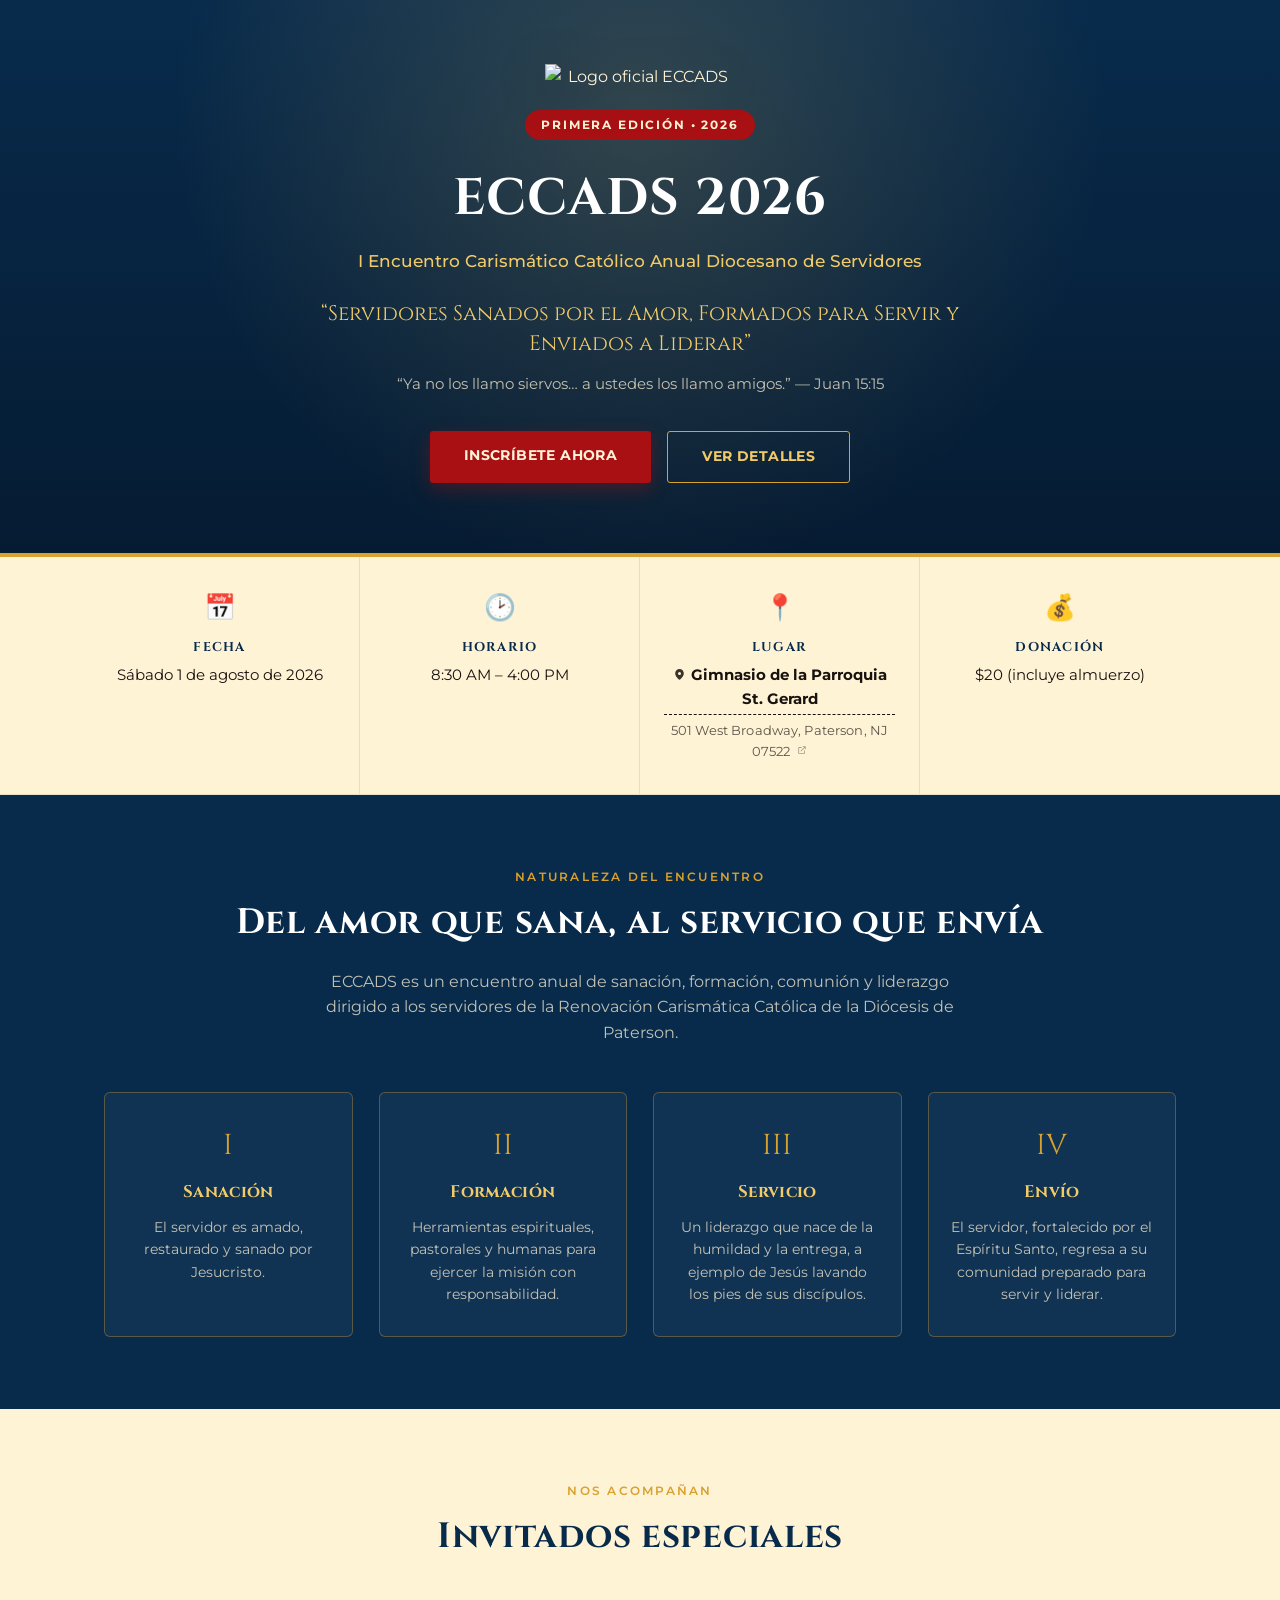
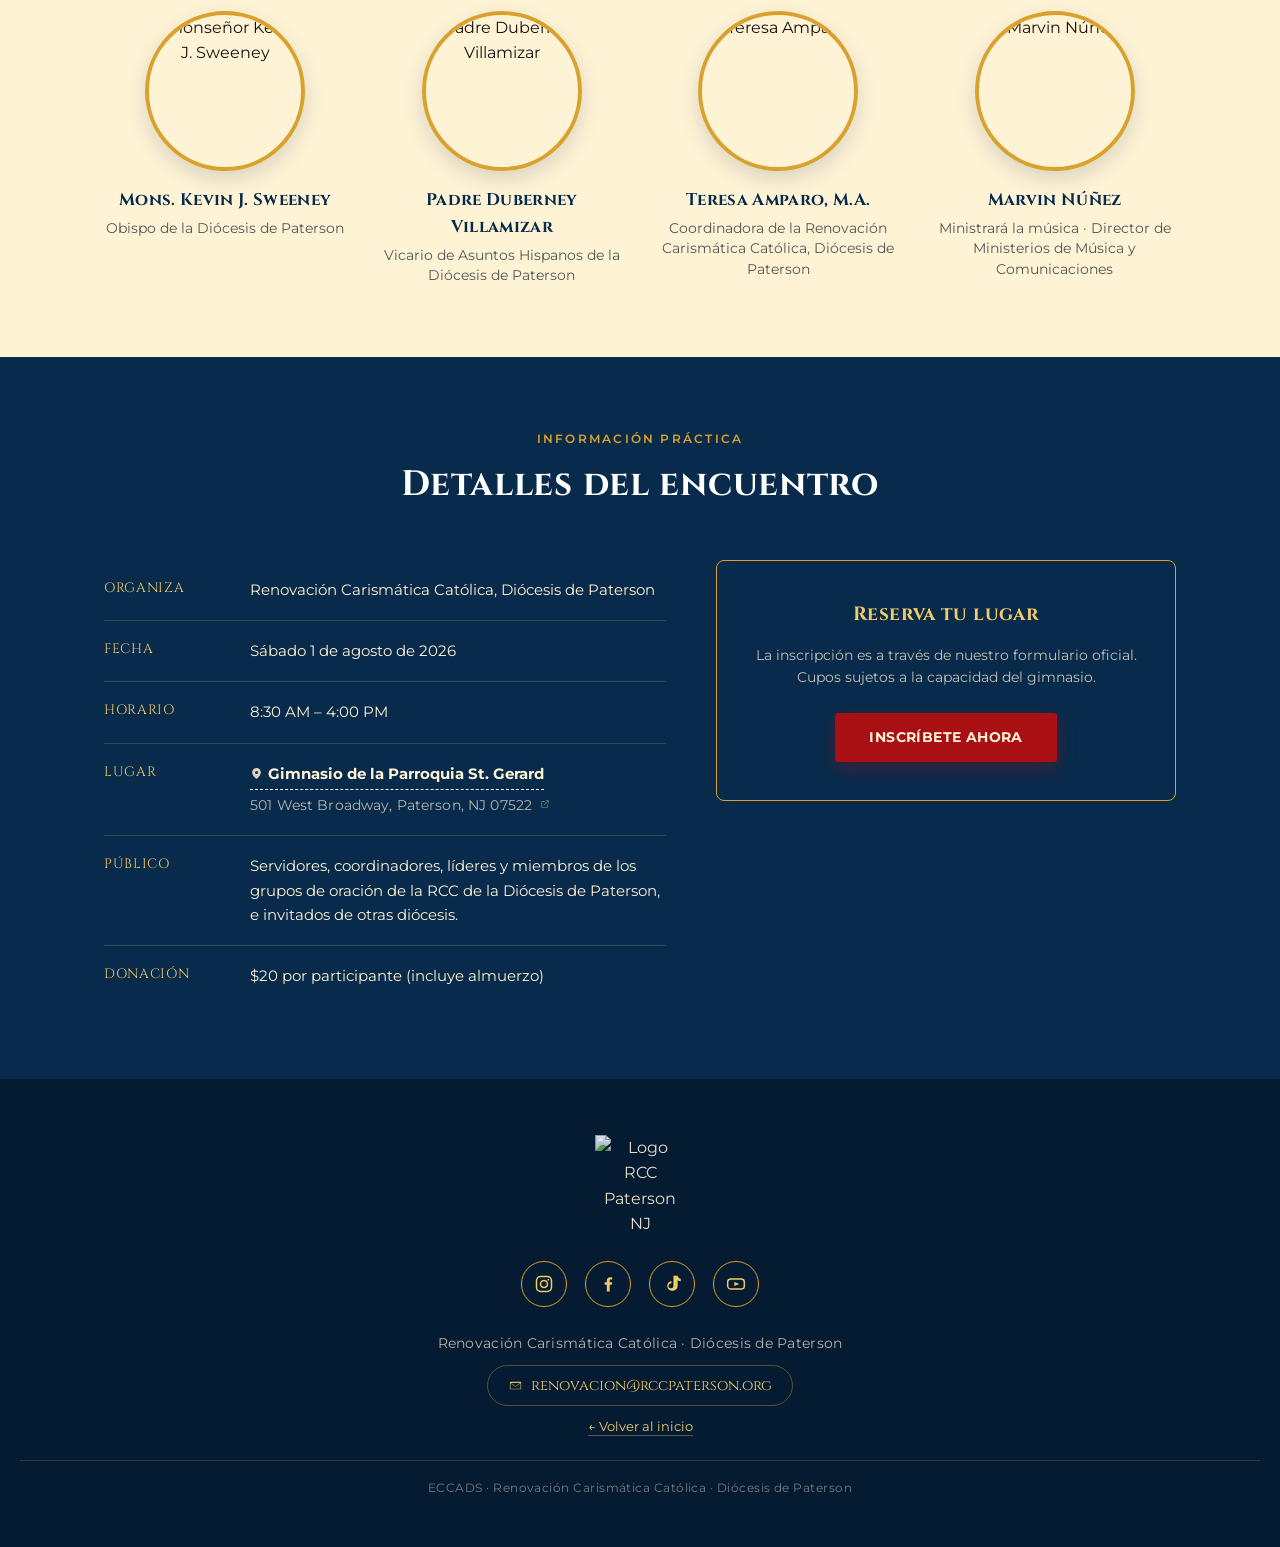
==== eccads/index.html @ e87773b1 "Add files via upload" ====
<!DOCTYPE html>
<html lang="es">
<head>
<meta charset="UTF-8">
<meta name="viewport" content="width=device-width, initial-scale=1.0">
<title>ECCADS 2026 — I Encuentro Carismático Católico Anual Diocesano de Servidores</title>
<meta name="description" content="ECCADS 2026: I Encuentro Carismático Católico Anual Diocesano de Servidores. Sábado 1 de agosto de 2026, Gimnasio de la Parroquia St. Gerard, Paterson NJ.">
<link rel="icon" type="image/x-icon" href="../favicon.ico">
<link rel="icon" type="image/png" sizes="32x32" href="../assets/img/favicon/favicon-32x32.png">
<link rel="icon" type="image/png" sizes="16x16" href="../assets/img/favicon/favicon-16x16.png">
<link rel="apple-touch-icon" href="../apple-touch-icon.png">
<link rel="manifest" href="../site.webmanifest">
<link rel="preconnect" href="https://fonts.googleapis.com">
<link rel="preconnect" href="https://fonts.gstatic.com" crossorigin>
<link href="https://fonts.googleapis.com/css2?family=Cinzel:wght@500;600;700&family=Montserrat:wght@400;500;600;700&display=swap" rel="stylesheet">
<link rel="stylesheet" href="../assets/css/style.css">
</head>
<body class="eccads-page">

  <header class="hero">
    <div class="container">
      <img class="hero-logo" src="../assets/img/eccads-logo.png" alt="Logo oficial ECCADS">
      <span class="hero-edition">Primera Edición • 2026</span>
      <h1>ECCADS 2026</h1>
      <p class="full-name">I Encuentro Carismático Católico Anual Diocesano de Servidores</p>
      <p class="lema">&ldquo;Servidores Sanados por el Amor, Formados para Servir y Enviados a Liderar&rdquo;</p>
      <p class="verse">&ldquo;Ya no los llamo siervos&hellip; a ustedes los llamo amigos.&rdquo; — Juan 15:15</p>
      <div class="hero-cta">
        <a class="btn btn-primary" href="https://docs.google.com/forms/d/e/1FAIpQLSfWGhpYGumYRJthksFz5ZXPfr_h_rZX-LJPcoXhKN2o6TywMg/viewform" target="_blank" rel="noopener">Inscríbete ahora</a>
        <a class="btn btn-outline" href="#detalles">Ver detalles</a>
      </div>
    </div>
  </header>

  <div class="info-strip">
    <div class="container">
      <div class="info-item">
        <div class="icon">&#128197;</div>
        <h3>Fecha</h3>
        <p>Sábado 1 de agosto de 2026</p>
      </div>
      <div class="info-item">
        <div class="icon">&#128337;</div>
        <h3>Horario</h3>
        <p>8:30 AM – 4:00 PM</p>
      </div>
      <div class="info-item">
        <div class="icon">&#128205;</div>
        <h3>Lugar</h3>
        <p>
          <a class="map-link" href="https://maps.app.goo.gl/U6GXB4sNfSgPW2qm9" target="_blank" rel="noopener" aria-label="Abrir ubicación en el mapa">
            <span class="map-venue"><svg class="pin-icon" viewBox="0 0 24 24"><path d="M12 2C7.6 2 4 5.6 4 10c0 5.4 6.9 11.1 7.2 11.4a1.2 1.2 0 0 0 1.6 0C13.1 21.1 20 15.4 20 10c0-4.4-3.6-8-8-8zm0 10.8A2.8 2.8 0 1 1 12 7.2a2.8 2.8 0 0 1 0 5.6z"/></svg>Gimnasio de la Parroquia St. Gerard</span>
            <span class="map-address">501 West Broadway, Paterson, NJ 07522 <svg class="go-icon" viewBox="0 0 24 24"><path d="M14 3h7v7h-2V6.4l-9.3 9.3-1.4-1.4L17.6 5H14V3zM5 5h6v2H5v12h12v-6h2v6a2 2 0 0 1-2 2H5a2 2 0 0 1-2-2V7a2 2 0 0 1 2-2z"/></svg></span>
          </a>
        </p>
      </div>
      <div class="info-item">
        <div class="icon">&#128176;</div>
        <h3>Donación</h3>
        <p>$20 (incluye almuerzo)</p>
      </div>
    </div>
  </div>

  <section class="bg-navy" id="proposito">
    <div class="container">
      <div class="section-title">
        <span class="eyebrow">Naturaleza del encuentro</span>
        <h2>Del amor que sana, al servicio que envía</h2>
        <p>ECCADS es un encuentro anual de sanación, formación, comunión y liderazgo dirigido a los servidores de la Renovación Carismática Católica de la Diócesis de Paterson.</p>
      </div>
      <div class="pillars">
        <div class="pillar">
          <div class="num">I</div>
          <h3>Sanación</h3>
          <p>El servidor es amado, restaurado y sanado por Jesucristo.</p>
        </div>
        <div class="pillar">
          <div class="num">II</div>
          <h3>Formación</h3>
          <p>Herramientas espirituales, pastorales y humanas para ejercer la misión con responsabilidad.</p>
        </div>
        <div class="pillar">
          <div class="num">III</div>
          <h3>Servicio</h3>
          <p>Un liderazgo que nace de la humildad y la entrega, a ejemplo de Jesús lavando los pies de sus discípulos.</p>
        </div>
        <div class="pillar">
          <div class="num">IV</div>
          <h3>Envío</h3>
          <p>El servidor, fortalecido por el Espíritu Santo, regresa a su comunidad preparado para servir y liderar.</p>
        </div>
      </div>
    </div>
  </section>

  <section id="invitados">
    <div class="container">
      <div class="section-title">
        <span class="eyebrow">Nos acompañan</span>
        <h2>Invitados especiales</h2>
      </div>
      <div class="guests-grid">
        <div class="guest-card">
          <div class="guest-photo"><img src="../assets/img/guest-obispo-sweeney-sq.webp" alt="Monseñor Kevin J. Sweeney"></div>
          <h3>Mons. Kevin J. Sweeney</h3>
          <p>Obispo de la Diócesis de Paterson</p>
        </div>
        <div class="guest-card">
          <div class="guest-photo"><img src="../assets/img/guest-padre-villamizar-sq.webp" alt="Padre Duberney Villamizar"></div>
          <h3>Padre Duberney Villamizar</h3>
          <p>Vicario de Asuntos Hispanos de la Diócesis de Paterson</p>
        </div>
        <div class="guest-card">
          <div class="guest-photo"><img src="../assets/img/guest-teresa-amparo-sq.webp" alt="Teresa Amparo"></div>
          <h3>Teresa Amparo, M.A.</h3>
          <p>Coordinadora de la Renovación Carismática Católica, Diócesis de Paterson</p>
        </div>
        <div class="guest-card">
          <div class="guest-photo"><img src="../assets/img/guest-marvin-nunez-sq.webp" alt="Marvin Núñez"></div>
          <h3>Marvin Núñez</h3>
          <p>Ministrará la música · Director de Ministerios de Música y Comunicaciones</p>
        </div>
      </div>
    </div>
  </section>

  <section class="bg-navy" id="detalles">
    <div class="container">
      <div class="section-title">
        <span class="eyebrow">Información práctica</span>
        <h2>Detalles del encuentro</h2>
      </div>
      <div class="details-grid">
        <ul class="details-list">
          <li><span class="label">Organiza</span><span class="value">Renovación Carismática Católica, Diócesis de Paterson</span></li>
          <li><span class="label">Fecha</span><span class="value">Sábado 1 de agosto de 2026</span></li>
          <li><span class="label">Horario</span><span class="value">8:30 AM – 4:00 PM</span></li>
          <li><span class="label">Lugar</span><span class="value">
            <a class="map-link" href="https://maps.app.goo.gl/U6GXB4sNfSgPW2qm9" target="_blank" rel="noopener" aria-label="Abrir ubicación en el mapa">
              <span class="map-venue"><svg class="pin-icon" viewBox="0 0 24 24"><path d="M12 2C7.6 2 4 5.6 4 10c0 5.4 6.9 11.1 7.2 11.4a1.2 1.2 0 0 0 1.6 0C13.1 21.1 20 15.4 20 10c0-4.4-3.6-8-8-8zm0 10.8A2.8 2.8 0 1 1 12 7.2a2.8 2.8 0 0 1 0 5.6z"/></svg>Gimnasio de la Parroquia St. Gerard</span>
              <span class="map-address">501 West Broadway, Paterson, NJ 07522 <svg class="go-icon" viewBox="0 0 24 24"><path d="M14 3h7v7h-2V6.4l-9.3 9.3-1.4-1.4L17.6 5H14V3zM5 5h6v2H5v12h12v-6h2v6a2 2 0 0 1-2 2H5a2 2 0 0 1-2-2V7a2 2 0 0 1 2-2z"/></svg></span>
            </a>
          </span></li>
          <li><span class="label">Público</span><span class="value">Servidores, coordinadores, líderes y miembros de los grupos de oración de la RCC de la Diócesis de Paterson, e invitados de otras diócesis.</span></li>
          <li><span class="label">Donación</span><span class="value">$20 por participante (incluye almuerzo)</span></li>
        </ul>
        <div class="reg-box">
          <h3>Reserva tu lugar</h3>
          <p>La inscripción es a través de nuestro formulario oficial. Cupos sujetos a la capacidad del gimnasio.</p>
          <a class="btn btn-primary" href="https://docs.google.com/forms/d/e/1FAIpQLSfWGhpYGumYRJthksFz5ZXPfr_h_rZX-LJPcoXhKN2o6TywMg/viewform" target="_blank" rel="noopener">Inscríbete ahora</a>
        </div>
      </div>
    </div>
  </section>

  <footer class="site-footer">
    <img class="footer-logo" src="../assets/img/rcc-logo.png" alt="Logo RCC Paterson NJ">
    <div class="social-row" aria-label="Redes sociales">
      <a href="https://instagram.com/rccpatersonnj" target="_blank" rel="noopener" aria-label="Instagram">
        <svg viewBox="0 0 24 24"><rect x="3" y="3" width="18" height="18" rx="5" fill="none" stroke="currentColor" stroke-width="1.8"/><circle cx="12" cy="12" r="4.2" fill="none" stroke="currentColor" stroke-width="1.8"/><circle cx="17.2" cy="6.8" r="1.1" fill="currentColor"/></svg>
      </a>
      <a href="https://facebook.com/rccpatersonnj" target="_blank" rel="noopener" aria-label="Facebook">
        <svg viewBox="0 0 24 24"><path d="M14 21v-8h2.6l.4-3H14V8c0-.9.3-1.5 1.6-1.5H17V4c-.3 0-1.3-.1-2.4-.1-2.4 0-4 1.5-4 4.1V10H8v3h2.6v8h3.4z" fill="currentColor"/></svg>
      </a>
      <a href="https://tiktok.com/@rccpatersonnj" target="_blank" rel="noopener" aria-label="TikTok">
        <svg viewBox="0 0 24 24"><path d="M16 2h2.8c.3 2 1.8 3.5 3.7 3.8v2.9c-1.4 0-2.7-.4-3.7-1.1v6.6c0 3.4-2.7 6-6.1 6a6 6 0 0 1-1.4-11.9v3.1a2.9 2.9 0 1 0 2.4 2.9V2z" fill="currentColor"/></svg>
      </a>
      <a href="https://youtube.com/@rccpatersonnj" target="_blank" rel="noopener" aria-label="YouTube">
        <svg viewBox="0 0 24 24"><rect x="2" y="6" width="20" height="12" rx="4" fill="none" stroke="currentColor" stroke-width="1.8"/><path d="M10 9.5l6 2.5-6 2.5z" fill="currentColor"/></svg>
      </a>
    </div>
    <p class="footer-org">Renovación Carismática Católica &middot; Diócesis de Paterson</p>
    <p class="footer-email">
      <a href="mailto:renovacion@rccpaterson.org">
        <svg class="mail-icon" viewBox="0 0 24 24"><path d="M4 6h16a1 1 0 0 1 1 1v10a1 1 0 0 1-1 1H4a1 1 0 0 1-1-1V7a1 1 0 0 1 1-1zm0 2.4V17h16V8.4l-7.4 5.1a1 1 0 0 1-1.2 0L4 8.4zm.6-.4 7.4 5 7.4-5H4.6z" fill="currentColor"/></svg>
        renovacion@rccpaterson.org
      </a>
    </p>
    <p><a class="back-home" href="../index.html">&larr; Volver al inicio</a></p>
    <p class="fine-print">ECCADS &middot; Renovación Carismática Católica &middot; Diócesis de Paterson</p>
  </footer>

</body>
</html>
---- assets/css/style.css ----
/* =========================================================
   RCC Paterson NJ — Hoja de estilos compartida
   Paleta e identidad según Manual de Marca ECCADS / RCC Paterson NJ
   ========================================================= */

:root{
  --navy: #082B4C;
  --navy-deep: #051B32;
  --red: #A81014;
  --wine: #640B12;
  --gold: #D9A12E;
  --gold-light: #F2CB69;
  --ivory: #FFF3D6;
  --orange: #F26B16;
  --white: #FFFFFF;
  --black-warm: #18120F;

  --font-title: 'Cinzel', 'Cambria', serif;
  --font-body: 'Montserrat', 'Source Sans 3', 'Lato', sans-serif;

  --max-width: 1120px;
}

*{ box-sizing: border-box; }

html{ scroll-behavior: smooth; }

body{
  margin:0;
  font-family: var(--font-body);
  color: var(--black-warm);
  background: var(--ivory);
  line-height: 1.6;
}

img{ max-width:100%; display:block; }

a{ color: inherit; text-decoration: none; }

.container{
  max-width: var(--max-width);
  margin: 0 auto;
  padding: 0 24px;
}

h1,h2,h3{
  font-family: var(--font-title);
  margin: 0 0 .5em 0;
  letter-spacing: .02em;
}

.eyebrow{
  font-family: var(--font-body);
  text-transform: uppercase;
  letter-spacing: .18em;
  font-size: .78rem;
  font-weight: 600;
  color: var(--gold);
}

/* Buttons */
.btn{
  display:inline-block;
  font-family: var(--font-body);
  font-weight: 700;
  letter-spacing: .03em;
  padding: 14px 34px;
  border-radius: 3px;
  transition: transform .15s ease, box-shadow .15s ease, background .15s ease;
  text-transform: uppercase;
  font-size: .85rem;
}
.btn-primary{
  background: var(--red);
  color: var(--ivory);
  box-shadow: 0 6px 18px rgba(168,16,20,.35);
}
.btn-primary:hover{ background: var(--wine); transform: translateY(-2px); }
.btn-outline{
  background: transparent;
  color: var(--gold-light);
  border: 1.5px solid var(--gold);
}
.btn-outline:hover{ background: rgba(217,161,46,.12); }

/* ============ INDEX (rccpaterson.com) ============ */
.index-page{
  min-height: 100vh;
  display:flex;
  align-items:center;
  justify-content:center;
  background:
    radial-gradient(circle at 50% 0%, rgba(217,161,46,.15), transparent 55%),
    linear-gradient(180deg, var(--navy) 0%, var(--navy-deep) 100%);
  color: var(--ivory);
  padding: 48px 20px;
}
.index-card{
  text-align:center;
  max-width: 480px;
}
.index-logo{
  width: 220px;
  margin: 0 auto 28px;
}
.index-card h1{
  font-size: 1.5rem;
  color: var(--gold-light);
  margin-bottom: .3em;
}
.index-card .tagline{
  font-size: .95rem;
  color: rgba(255,243,214,.75);
  margin-bottom: 34px;
  letter-spacing: .03em;
}
.social-row{
  display:flex;
  justify-content:center;
  gap: 18px;
  margin-bottom: 30px;
  flex-wrap: wrap;
}
.social-row a{
  width: 46px; height:46px;
  border-radius: 50%;
  border: 1.5px solid var(--gold);
  display:flex; align-items:center; justify-content:center;
  color: var(--gold-light);
  transition: background .15s ease, color .15s ease, transform .15s ease;
}
.social-row a:hover{
  background: var(--gold);
  color: var(--navy-deep);
  transform: translateY(-3px);
}
.social-row svg{ width:20px; height:20px; fill: currentColor; }

.contact-line{
  font-size: .88rem;
  color: rgba(255,243,214,.75);
  margin-bottom: 6px;
}
.contact-line a{ color: var(--gold-light); border-bottom: 1px solid rgba(242,203,105,.4); }

.index-eccads-link{
  margin-top: 36px;
  padding-top: 26px;
  border-top: 1px solid rgba(217,161,46,.3);
}
.index-eccads-link a{
  font-family: var(--font-title);
  font-size: 1rem;
  color: var(--gold-light);
  border: 1px solid var(--gold);
  padding: 10px 26px;
  border-radius: 3px;
  display:inline-block;
  transition: background .15s ease;
}
.index-eccads-link a:hover{ background: rgba(217,161,46,.15); }

/* ============ ECCADS PAGE ============ */
.eccads-page header.hero{
  position: relative;
  background:
    radial-gradient(circle at 50% 20%, rgba(242,203,105,.18), transparent 60%),
    linear-gradient(180deg, var(--navy) 0%, var(--navy-deep) 100%);
  color: var(--ivory);
  padding: 64px 20px 70px;
  text-align:center;
  border-bottom: 4px solid var(--gold);
}
.hero-logo{
  width: 190px;
  margin: 0 auto 20px;
  filter: drop-shadow(0 8px 24px rgba(0,0,0,.35));
}
.hero-edition{
  display:inline-block;
  background: var(--red);
  color: var(--ivory);
  font-family: var(--font-body);
  font-size: .72rem;
  letter-spacing: .16em;
  text-transform: uppercase;
  font-weight: 700;
  padding: 6px 16px;
  border-radius: 999px;
  margin-bottom: 18px;
}
.hero h1{
  font-size: clamp(2.1rem, 5vw, 3.2rem);
  color: var(--white);
  margin-bottom: .15em;
}
.hero .full-name{
  font-size: 1.05rem;
  color: var(--gold-light);
  font-weight: 500;
  max-width: 640px;
  margin: 0 auto 26px;
}
.hero .lema{
  font-family: var(--font-title);
  font-style: normal;
  font-size: 1.3rem;
  color: var(--gold-light);
  max-width: 700px;
  margin: 0 auto 10px;
  line-height:1.4;
}
.hero .verse{
  font-size: .92rem;
  color: rgba(255,243,214,.75);
  margin-bottom: 34px;
}
.hero-cta{ display:flex; gap:16px; justify-content:center; flex-wrap:wrap; }

/* Info strip */
.info-strip{
  background: var(--ivory);
  border-bottom: 1px solid rgba(8,43,76,.1);
}
.info-strip .container{
  display:grid;
  grid-template-columns: repeat(auto-fit, minmax(210px,1fr));
  gap: 0;
  padding: 0;
}
.info-item{
  padding: 30px 24px;
  text-align:center;
  border-right: 1px solid rgba(8,43,76,.1);
}
.info-item:last-child{ border-right:none; }
.info-item .icon{
  font-size: 1.6rem;
  color: var(--red);
  margin-bottom: 10px;
}
.info-item h3{
  font-size: .8rem;
  text-transform: uppercase;
  letter-spacing: .1em;
  color: var(--navy);
  margin-bottom: 6px;
}
.info-item p{ margin:0; font-size:.92rem; color: var(--black-warm); }

/* Sections */
section{ padding: 72px 20px; }
.section-title{
  text-align:center;
  margin-bottom: 46px;
}
.section-title .eyebrow{ display:block; margin-bottom:8px; }
.section-title h2{ font-size: clamp(1.6rem, 3.5vw, 2.2rem); color: var(--navy); }
.section-title p{ max-width: 640px; margin: 14px auto 0; color:#4a4a4a; }

.bg-navy{ background: var(--navy); color: var(--ivory); }
.bg-navy .section-title h2{ color: var(--white); }
.bg-navy .section-title p{ color: rgba(255,243,214,.75); }

/* Pillars (Sanación / Formación / Servicio / Envío) */
.pillars{
  display:grid;
  grid-template-columns: repeat(auto-fit, minmax(220px,1fr));
  gap: 26px;
  max-width: var(--max-width);
  margin: 0 auto;
}
.pillar{
  background: rgba(255,255,255,.04);
  border: 1px solid rgba(217,161,46,.35);
  border-radius: 6px;
  padding: 30px 22px;
  text-align:center;
}
.pillar .num{
  font-family: var(--font-title);
  color: var(--gold);
  font-size: 1.8rem;
  margin-bottom: 10px;
}
.pillar h3{
  font-size: 1.05rem;
  color: var(--gold-light);
  margin-bottom: 10px;
}
.pillar p{ font-size: .88rem; color: rgba(255,243,214,.75); margin:0; }

/* Guests */
.guests-grid{
  display:grid;
  grid-template-columns: repeat(auto-fit, minmax(220px,1fr));
  gap: 34px;
  max-width: var(--max-width);
  margin: 0 auto;
}
.guest-card{ text-align:center; }
.guest-photo{
  width: 160px; height:160px;
  border-radius: 50%;
  overflow:hidden;
  margin: 0 auto 16px;
  border: 4px solid var(--gold);
  box-shadow: 0 8px 20px rgba(8,43,76,.15);
}
.guest-photo img{ width:100%; height:100%; object-fit: cover; }
.guest-card h3{
  font-size: 1.05rem;
  color: var(--navy);
  margin-bottom: 4px;
}
.guest-card p{
  font-size: .85rem;
  color: #555;
  margin:0;
  line-height:1.5;
}

/* Details / logistics */
.details-grid{
  display:grid;
  grid-template-columns: 1.1fr .9fr;
  gap: 50px;
  max-width: var(--max-width);
  margin: 0 auto;
  align-items:start;
}
.details-list{ list-style:none; margin:0; padding:0; }
.details-list li{
  display:flex;
  gap:16px;
  padding: 18px 0;
  border-bottom: 1px solid rgba(242,203,105,.2);
}
.details-list li:last-child{ border-bottom:none; }
.details-list .label{
  min-width: 130px;
  font-family: var(--font-title);
  color: var(--gold-light);
  font-size: .85rem;
  text-transform: uppercase;
  letter-spacing:.05em;
}
.details-list .value{ font-size: .95rem; color: var(--ivory); }

/* Map link — direcciones clicables que abren Google/Apple Maps */
.map-link{
  color: inherit;
  display: inline-block;
  text-align: inherit;
  transition: opacity .15s ease;
}
.map-link:hover{ opacity: .7; }
.map-link .pin-icon{
  width: 13px;
  height: 13px;
  vertical-align: -1px;
  margin-right: 5px;
  fill: currentColor;
  opacity: .85;
}
.map-link .go-icon{
  width: 10px;
  height: 10px;
  vertical-align: 1px;
  margin-left: 4px;
  fill: currentColor;
  opacity: .55;
}
.map-venue{
  display: block;
  font-weight: 700;
  border-bottom: 1px dashed currentColor;
  padding-bottom: 3px;
  margin-bottom: 5px;
  width: fit-content;
}
.info-item .map-venue{ margin-left: auto; margin-right: auto; }
.map-address{
  display: block;
  font-weight: 400;
  font-size: .9em;
  opacity: .7;
  letter-spacing: .01em;
}

.reg-box{
  background: var(--navy);
  color: var(--ivory);
  border-radius: 8px;
  padding: 38px 30px;
  text-align:center;
  border: 1px solid var(--gold);
}
.reg-box h3{ color: var(--gold-light); font-size:1.2rem; }
.reg-box p{ font-size:.88rem; color: rgba(255,243,214,.75); margin-bottom:24px; }

/* Footer */
footer.site-footer{
  background: var(--navy-deep);
  color: var(--ivory);
  text-align: center;
  padding: 56px 20px 40px;
}
.footer-logo{
  width: 90px;
  margin: 0 auto 24px;
  opacity: .9;
}
footer.site-footer .social-row{ margin-bottom: 26px; }
footer.site-footer p{
  font-size: .85rem;
  color: rgba(255,243,214,.7);
  margin: 0 0 10px;
}
footer.site-footer a{ color: var(--gold-light); }
footer.site-footer a:hover{ opacity: .8; }
.footer-org{
  font-size: .82rem;
  letter-spacing: .02em;
  color: rgba(255,243,214,.55);
  margin-bottom: 14px;
}
.footer-email{ margin-bottom: 22px; }
.footer-email a{
  display: inline-flex;
  align-items: center;
  gap: 8px;
  font-family: var(--font-title);
  font-size: .92rem;
  color: var(--gold-light);
  border: 1px solid rgba(217,161,46,.4);
  padding: 8px 20px;
  border-radius: 999px;
  transition: background .15s ease, border-color .15s ease;
}
.footer-email a:hover{ background: rgba(217,161,46,.12); border-color: var(--gold); opacity: 1; }
.footer-email .mail-icon{ width: 15px; height: 15px; fill: currentColor; opacity: .9; }
.back-home{
  font-size: .82rem;
  border-bottom: 1px solid rgba(242,203,105,.35);
  padding-bottom: 1px;
}
footer.site-footer .fine-print{
  margin-top: 22px;
  padding-top: 18px;
  border-top: 1px solid rgba(217,161,46,.2);
  font-size: .72rem;
  letter-spacing: .04em;
  color: rgba(255,243,214,.45);
}

/* Responsive */
@media (max-width: 820px){
  .hero-cta{ flex-direction: column; align-items:center; }
  .details-grid{ grid-template-columns: 1fr; }
  .info-strip .container{ grid-template-columns: repeat(2, 1fr); }
  .info-item{ border-right:none; border-bottom: 1px solid rgba(8,43,76,.1); }
}
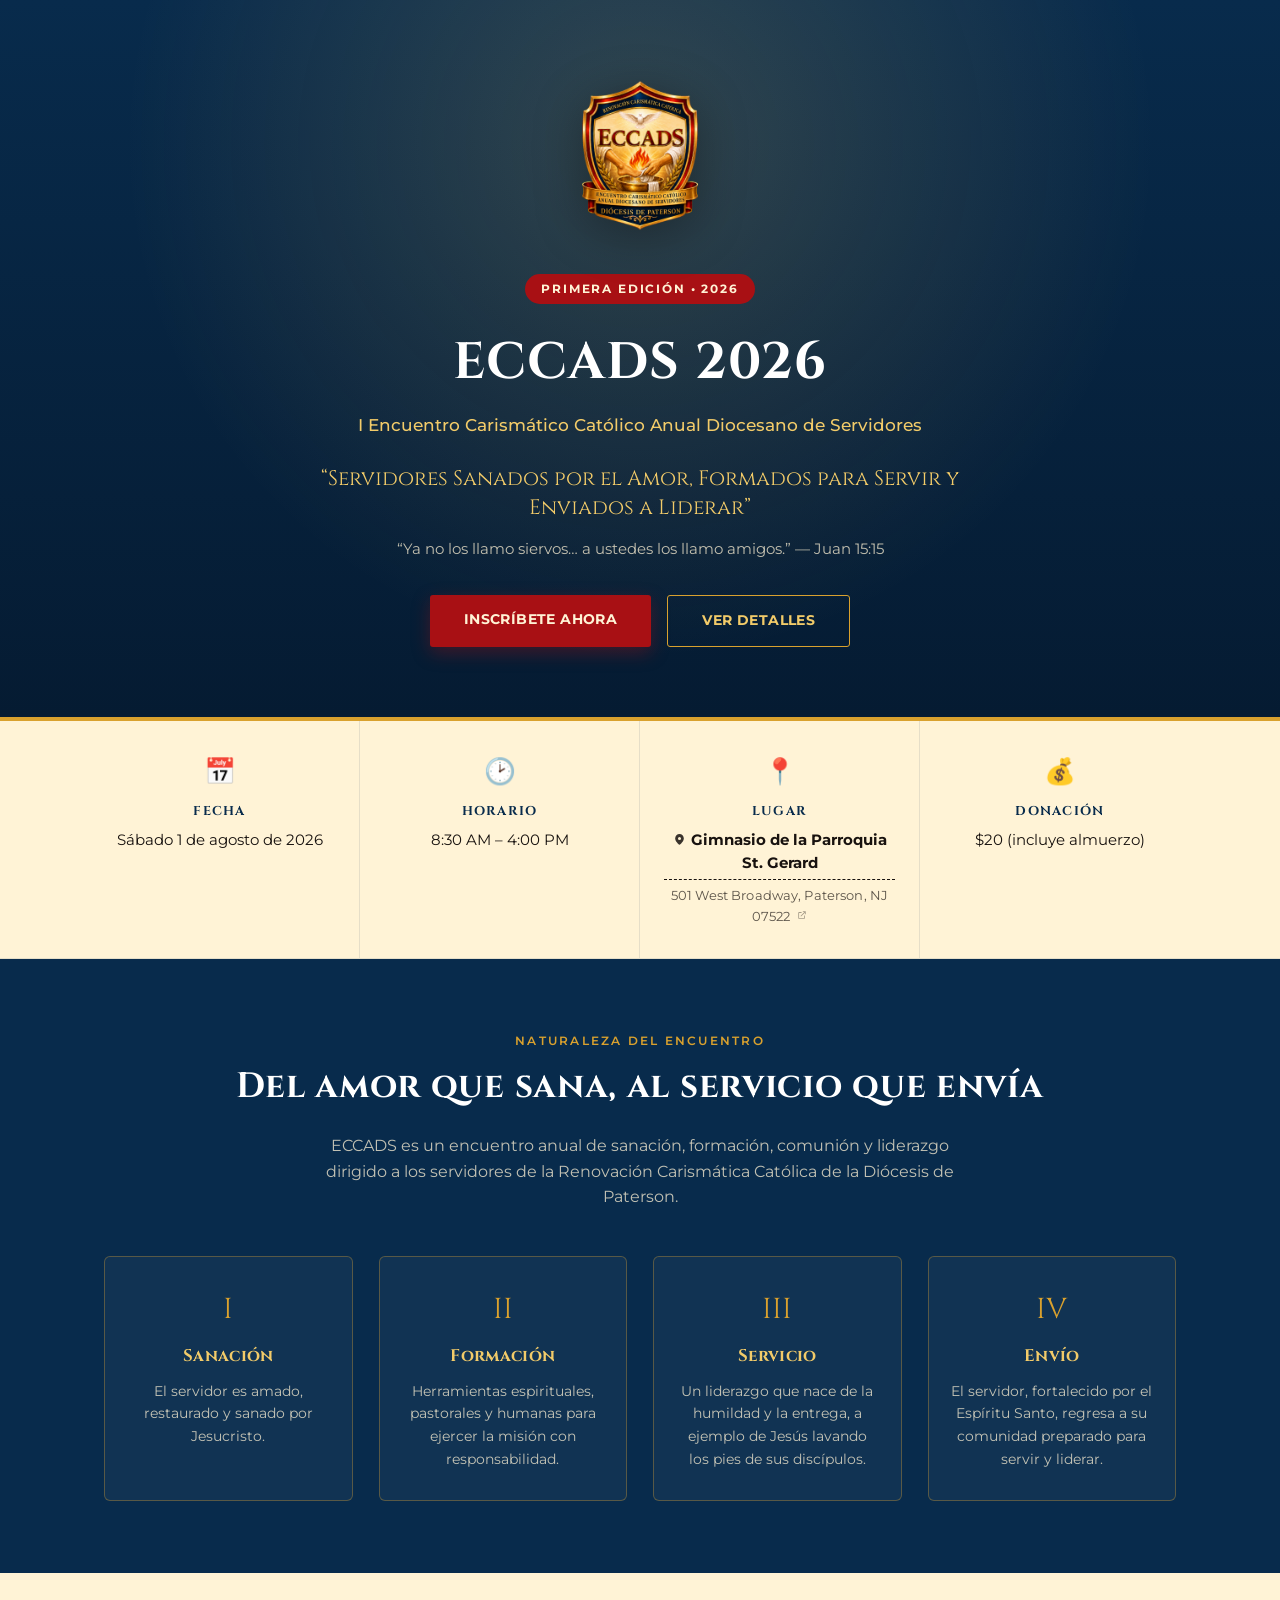
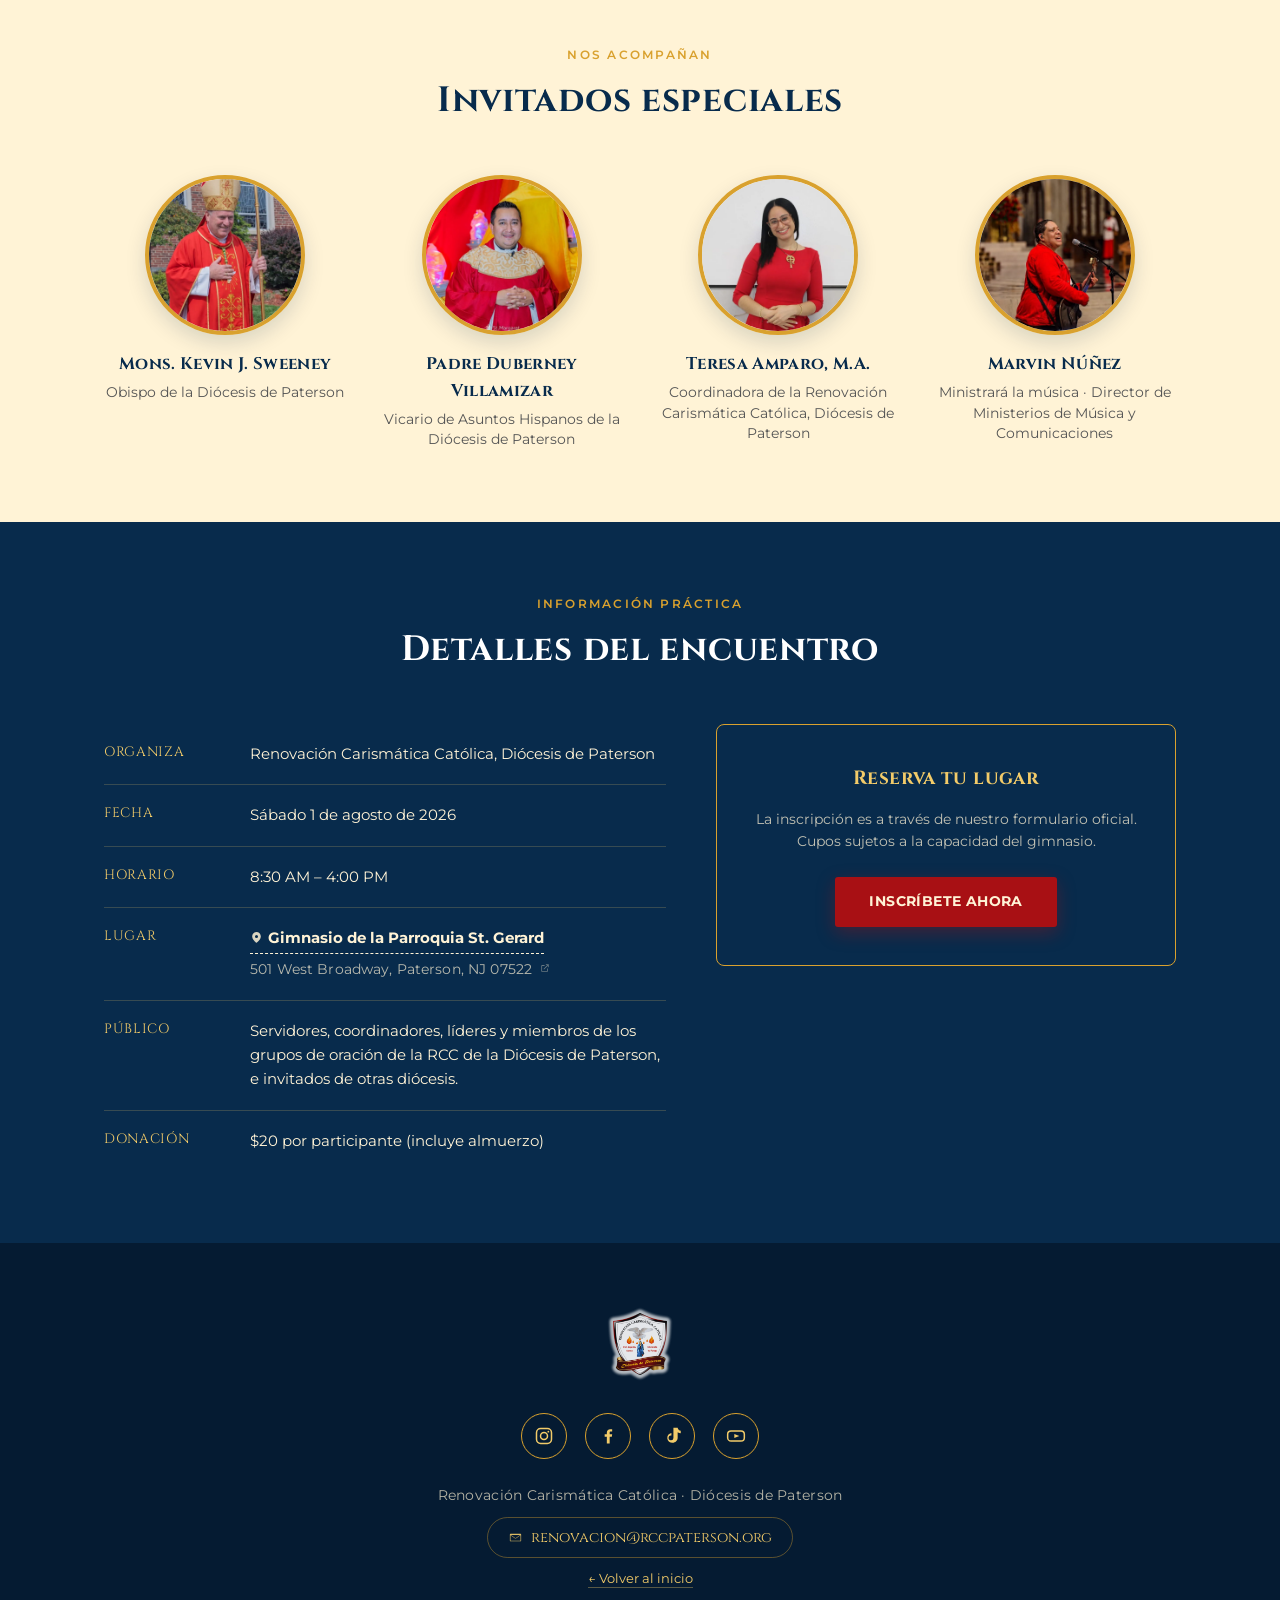
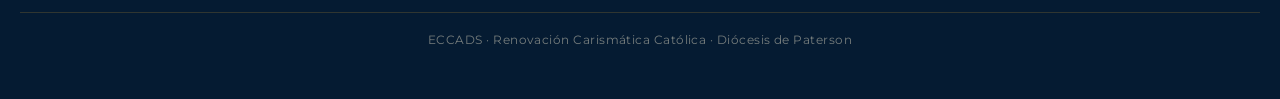
==== commit 8a381d66: "Add Open Graph / Twitter Card image and meta tags to ECCADS page" ====
--- a/eccads/index.html
+++ b/eccads/index.html
@@ -5,6 +5,21 @@
 <meta name="viewport" content="width=device-width, initial-scale=1.0">
 <title>ECCADS 2026 — I Encuentro Carismático Católico Anual Diocesano de Servidores</title>
 <meta name="description" content="ECCADS 2026: I Encuentro Carismático Católico Anual Diocesano de Servidores. Sábado 1 de agosto de 2026, Gimnasio de la Parroquia St. Gerard, Paterson NJ.">
+
+<meta property="og:type" content="website">
+<meta property="og:url" content="https://rccpatersonnj.com/eccads/index.html">
+<meta property="og:title" content="ECCADS 2026 — I Encuentro Carismático Católico Anual Diocesano de Servidores">
+<meta property="og:description" content="Sábado 1 de agosto de 2026 · Gimnasio de la Parroquia St. Gerard, Paterson NJ. Inscríbete como servidor.">
+<meta property="og:image" content="https://rccpatersonnj.com/eccads/og-image.jpg">
+<meta property="og:image:width" content="1200">
+<meta property="og:image:height" content="630">
+<meta property="og:locale" content="es_US">
+
+<meta name="twitter:card" content="summary_large_image">
+<meta name="twitter:title" content="ECCADS 2026 — I Encuentro Carismático Católico Anual Diocesano de Servidores">
+<meta name="twitter:description" content="Sábado 1 de agosto de 2026 · Gimnasio de la Parroquia St. Gerard, Paterson NJ. Inscríbete como servidor.">
+<meta name="twitter:image" content="https://rccpatersonnj.com/eccads/og-image.jpg">
+
 <link rel="icon" type="image/x-icon" href="../favicon.ico">
 <link rel="icon" type="image/png" sizes="32x32" href="../assets/img/favicon/favicon-32x32.png">
 <link rel="icon" type="image/png" sizes="16x16" href="../assets/img/favicon/favicon-16x16.png">
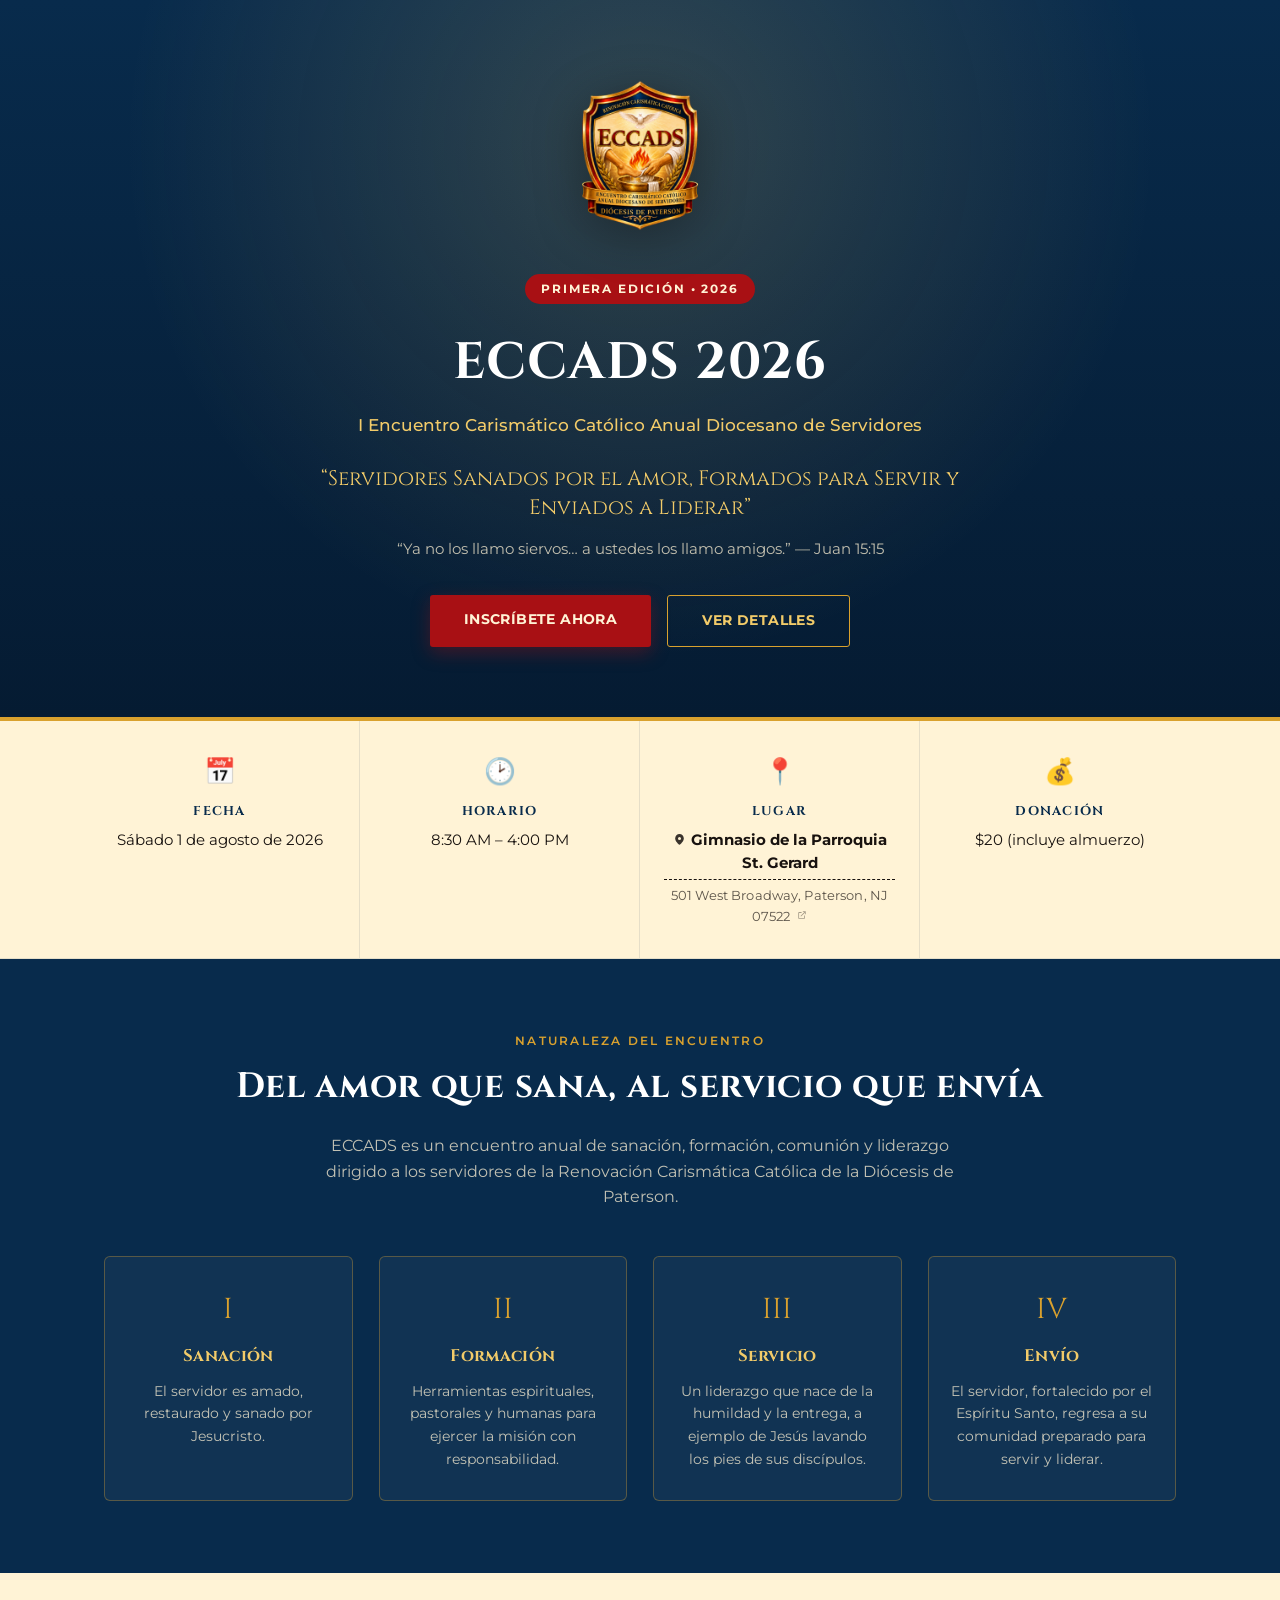
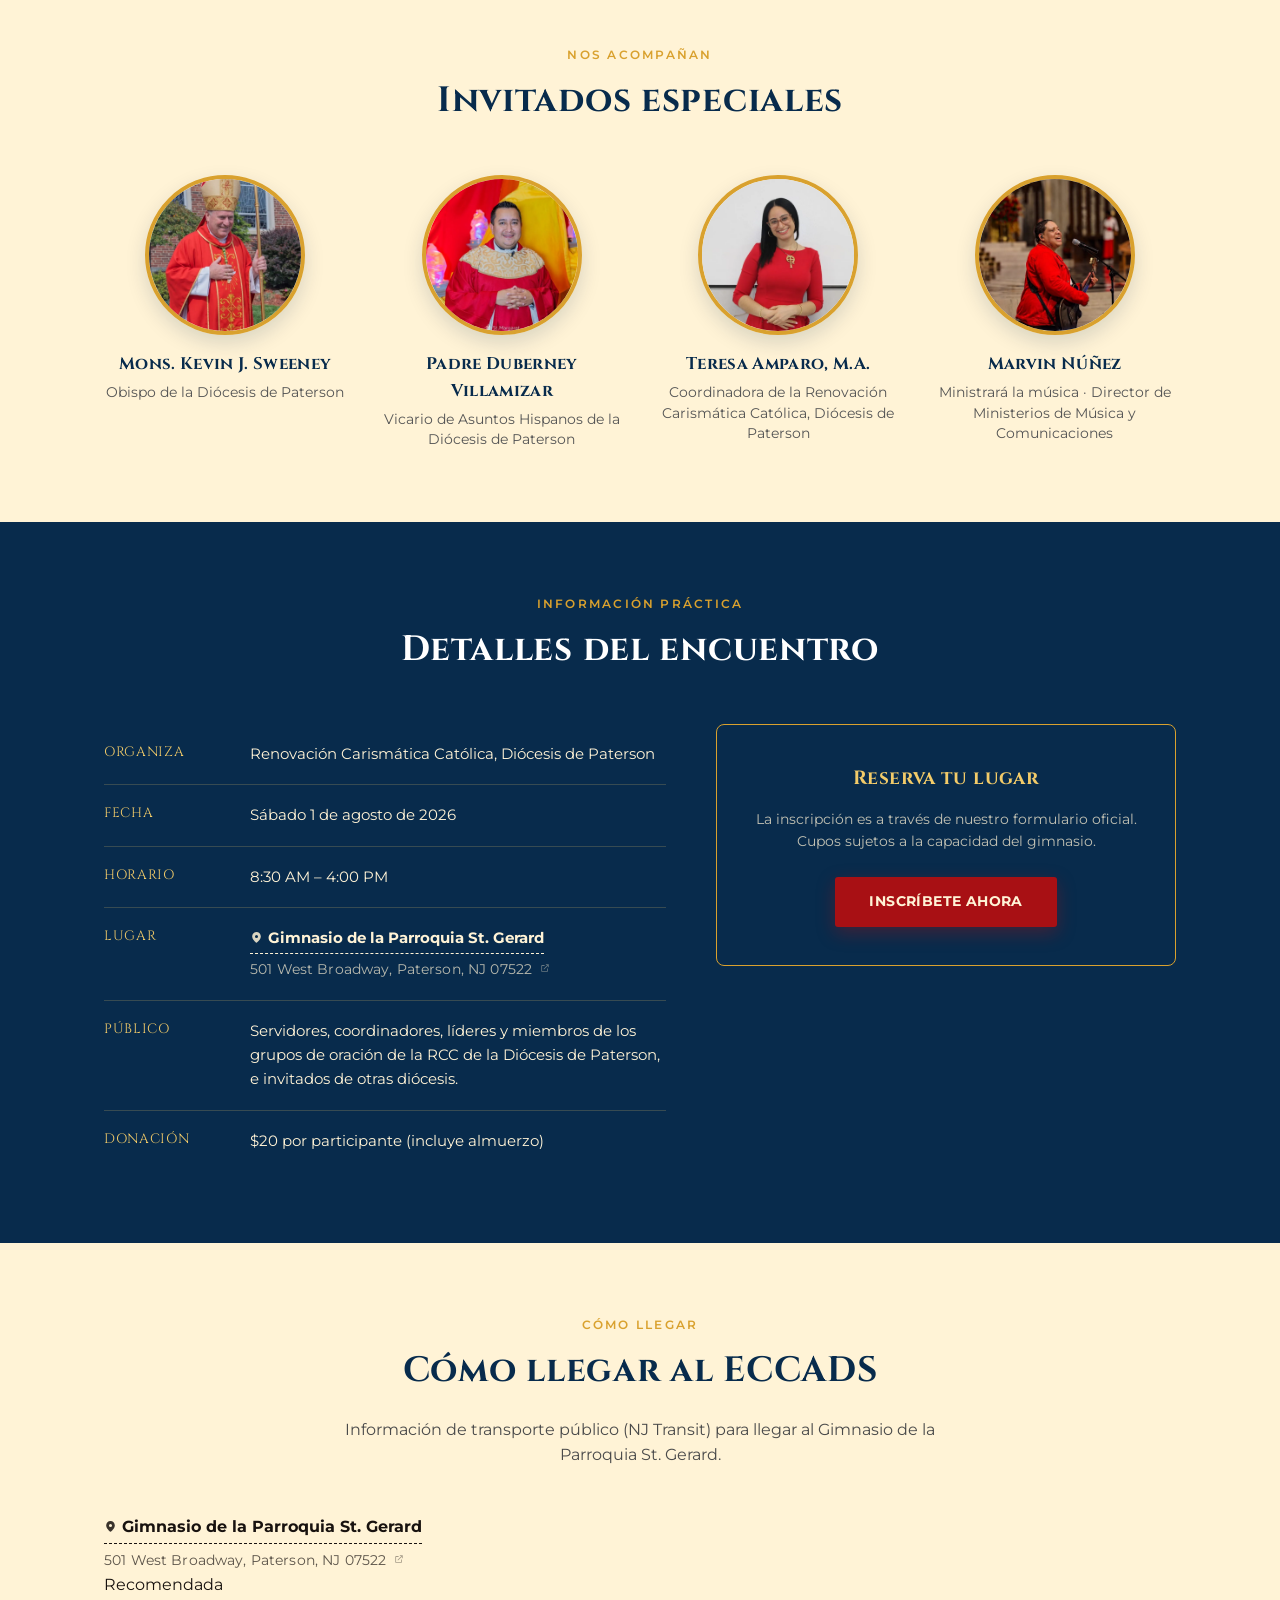
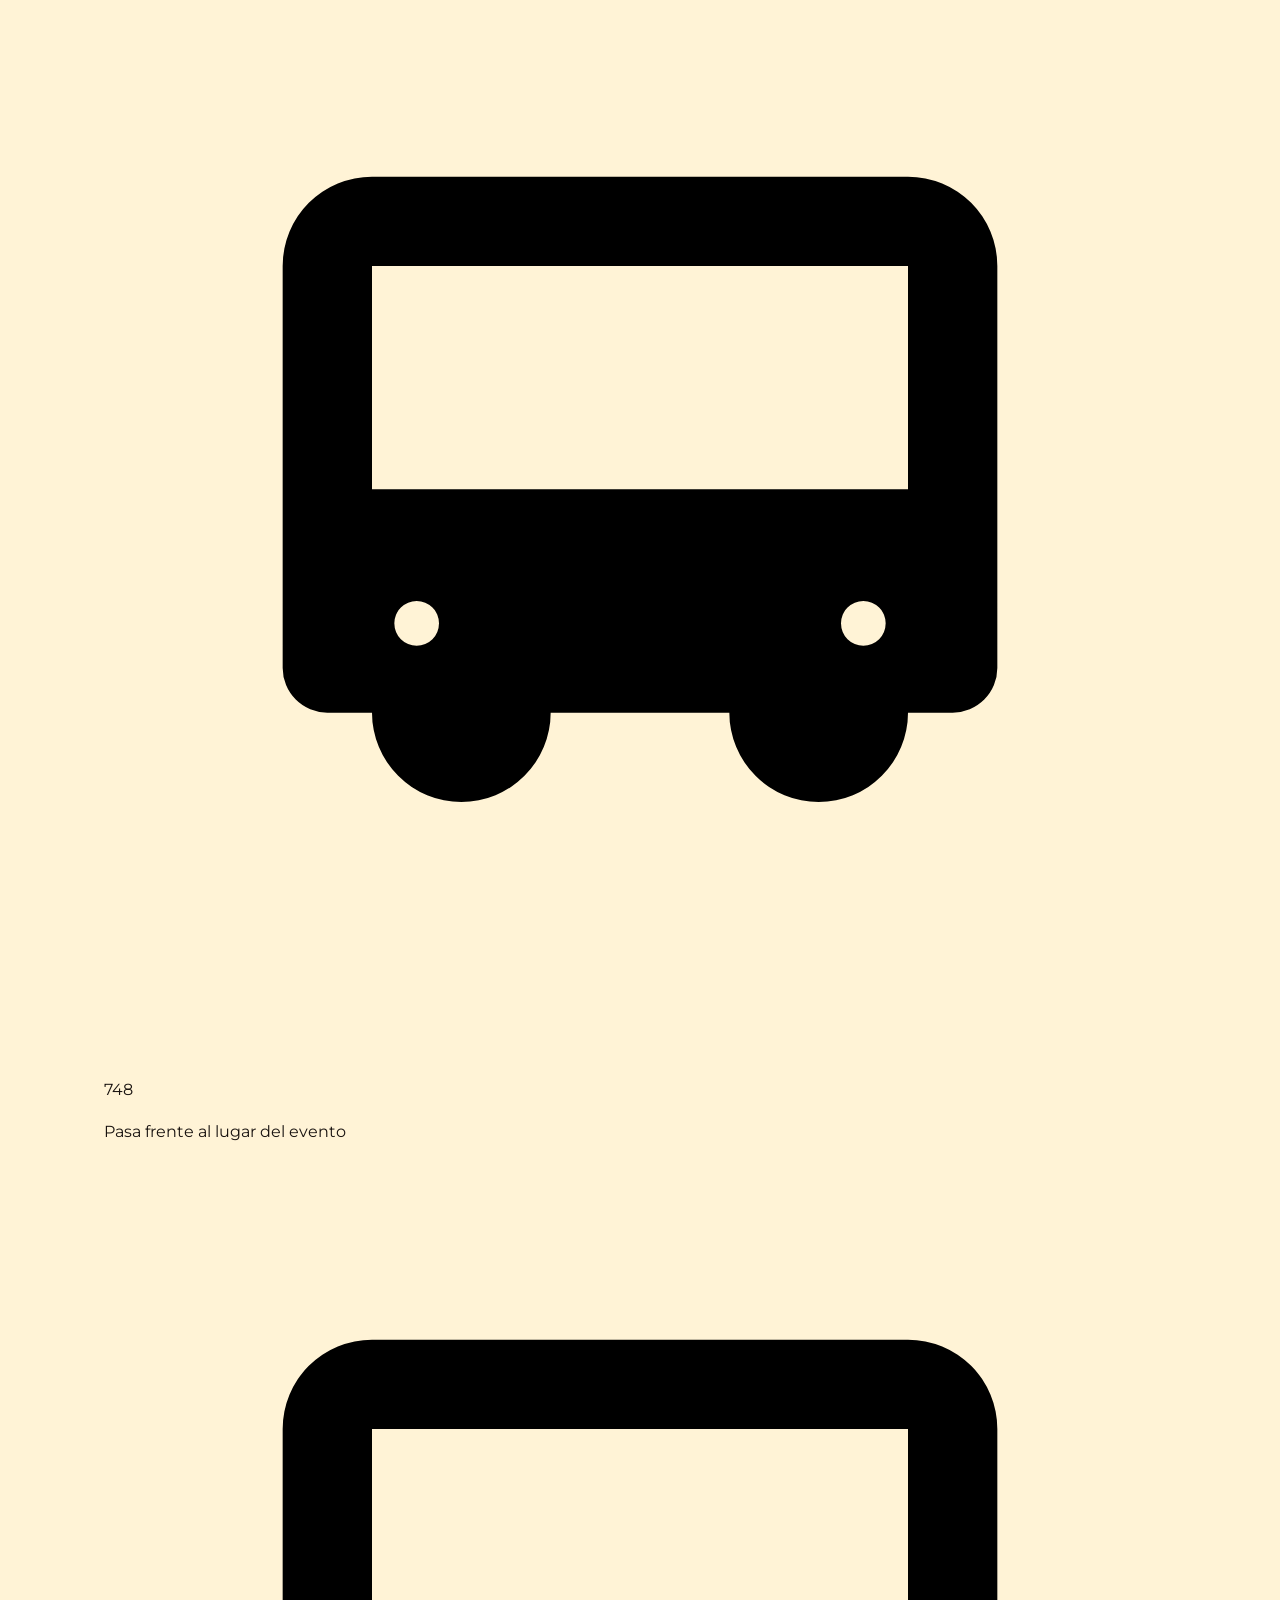
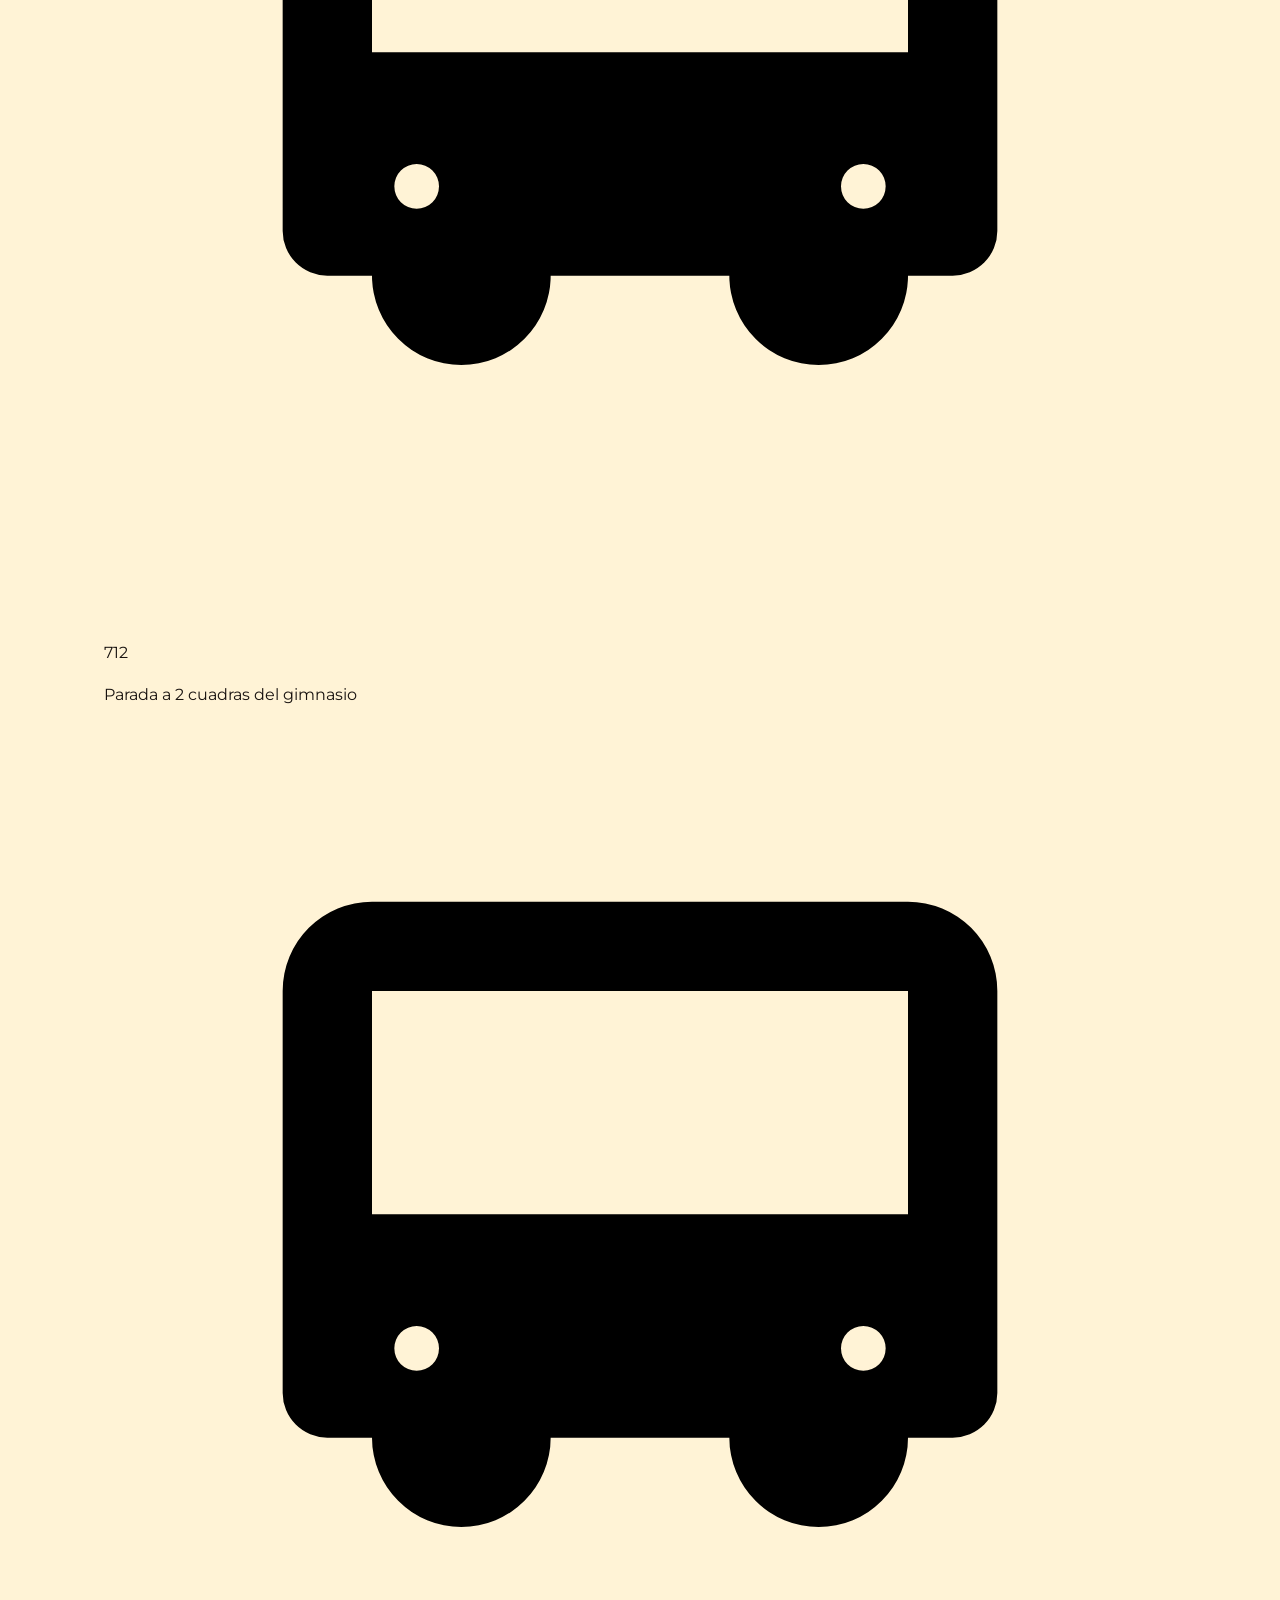
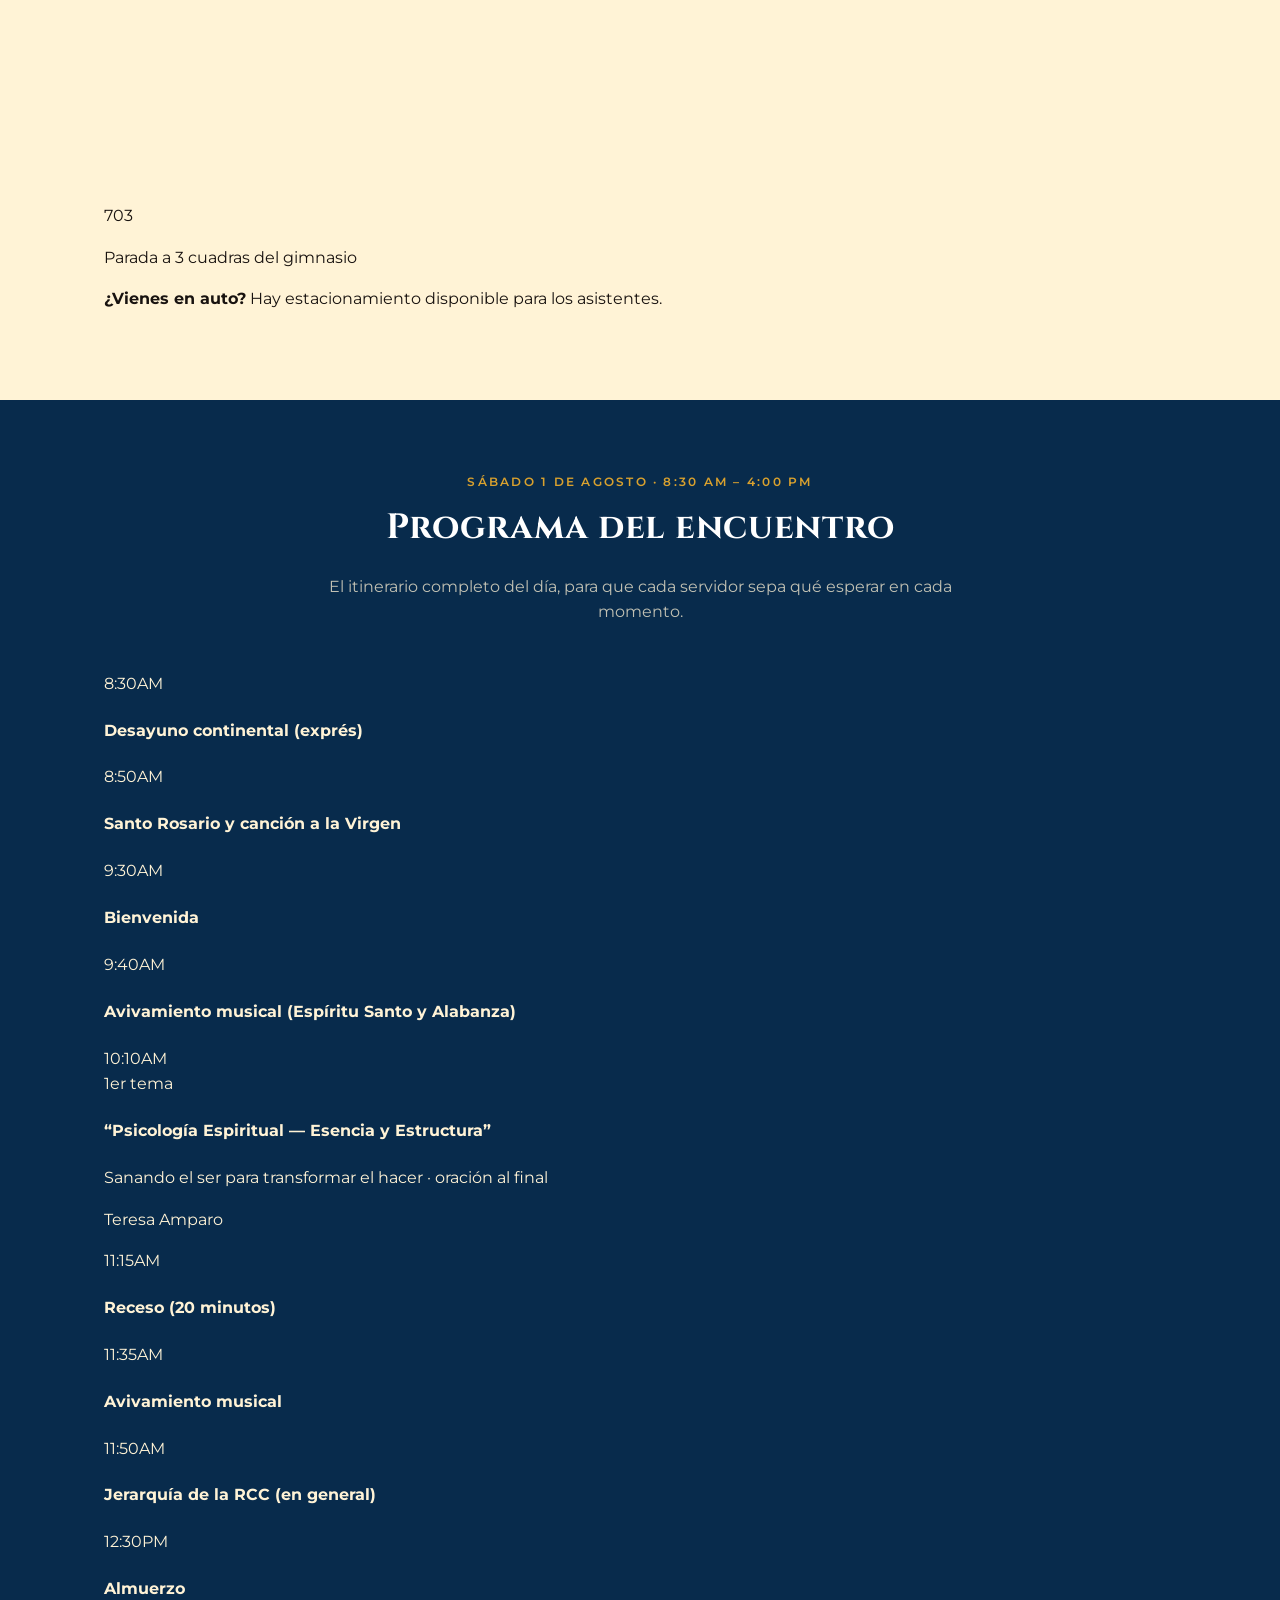
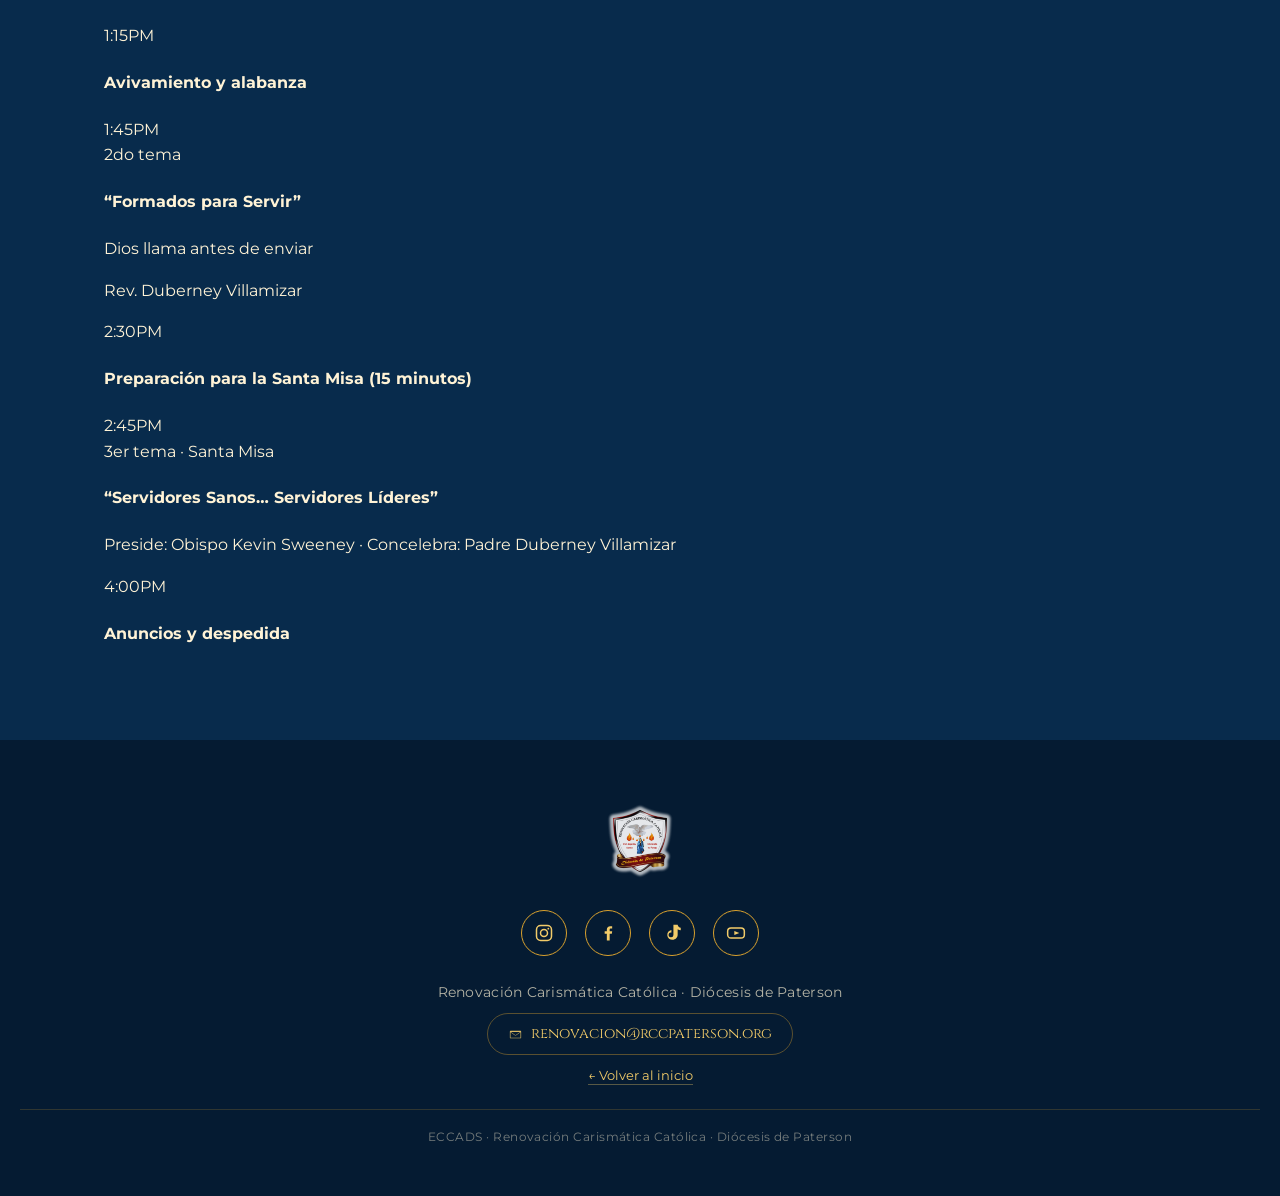
==== commit 94b3a871: "Agregar secciones Cómo llegar y Programa del encuentro" ====
--- a/eccads/index.html
+++ b/eccads/index.html
@@ -169,6 +169,154 @@
     </div>
   </section>
 
+  <section id="como-llegar">
+    <div class="container">
+      <div class="section-title">
+        <span class="eyebrow">Cómo llegar</span>
+        <h2>Cómo llegar al ECCADS</h2>
+        <p>Información de transporte público (NJ Transit) para llegar al Gimnasio de la Parroquia St. Gerard.</p>
+      </div>
+
+      <div class="transport-location">
+        <a class="map-link" href="https://maps.app.goo.gl/U6GXB4sNfSgPW2qm9" target="_blank" rel="noopener" aria-label="Abrir ubicación en el mapa">
+          <span class="map-venue"><svg class="pin-icon" viewBox="0 0 24 24"><path d="M12 2C7.6 2 4 5.6 4 10c0 5.4 6.9 11.1 7.2 11.4a1.2 1.2 0 0 0 1.6 0C13.1 21.1 20 15.4 20 10c0-4.4-3.6-8-8-8zm0 10.8A2.8 2.8 0 1 1 12 7.2a2.8 2.8 0 0 1 0 5.6z"/></svg>Gimnasio de la Parroquia St. Gerard</span>
+          <span class="map-address">501 West Broadway, Paterson, NJ 07522 <svg class="go-icon" viewBox="0 0 24 24"><path d="M14 3h7v7h-2V6.4l-9.3 9.3-1.4-1.4L17.6 5H14V3zM5 5h6v2H5v12h12v-6h2v6a2 2 0 0 1-2 2H5a2 2 0 0 1-2-2V7a2 2 0 0 1 2-2z"/></svg></span>
+        </a>
+      </div>
+
+      <div class="transport-grid">
+        <div class="transport-card transport-card--recommended">
+          <span class="transport-tag">Recomendada</span>
+          <svg class="bus-icon" viewBox="0 0 24 24"><path d="M4 6a2 2 0 0 1 2-2h12a2 2 0 0 1 2 2v9a1 1 0 0 1-1 1h-1a2 2 0 1 1-4 0H10a2 2 0 1 1-4 0H5a1 1 0 0 1-1-1V6zm2 0v5h12V6H6zm1 8.5a.5.5 0 1 0 0-1 .5.5 0 0 0 0 1zm10 0a.5.5 0 1 0 0-1 .5.5 0 0 0 0 1z"/></svg>
+          <div class="route-num">748</div>
+          <p class="route-note">Pasa frente al lugar del evento</p>
+        </div>
+        <div class="transport-card">
+          <svg class="bus-icon" viewBox="0 0 24 24"><path d="M4 6a2 2 0 0 1 2-2h12a2 2 0 0 1 2 2v9a1 1 0 0 1-1 1h-1a2 2 0 1 1-4 0H10a2 2 0 1 1-4 0H5a1 1 0 0 1-1-1V6zm2 0v5h12V6H6zm1 8.5a.5.5 0 1 0 0-1 .5.5 0 0 0 0 1zm10 0a.5.5 0 1 0 0-1 .5.5 0 0 0 0 1z"/></svg>
+          <div class="route-num">712</div>
+          <p class="route-note">Parada a 2 cuadras del gimnasio</p>
+        </div>
+        <div class="transport-card">
+          <svg class="bus-icon" viewBox="0 0 24 24"><path d="M4 6a2 2 0 0 1 2-2h12a2 2 0 0 1 2 2v9a1 1 0 0 1-1 1h-1a2 2 0 1 1-4 0H10a2 2 0 1 1-4 0H5a1 1 0 0 1-1-1V6zm2 0v5h12V6H6zm1 8.5a.5.5 0 1 0 0-1 .5.5 0 0 0 0 1zm10 0a.5.5 0 1 0 0-1 .5.5 0 0 0 0 1z"/></svg>
+          <div class="route-num">703</div>
+          <p class="route-note">Parada a 3 cuadras del gimnasio</p>
+        </div>
+      </div>
+
+      <p class="transport-note"><strong>¿Vienes en auto?</strong> Hay estacionamiento disponible para los asistentes.</p>
+    </div>
+  </section>
+
+  <section class="bg-navy" id="programa">
+    <div class="container">
+      <div class="section-title">
+        <span class="eyebrow">Sábado 1 de agosto · 8:30 AM – 4:00 PM</span>
+        <h2>Programa del encuentro</h2>
+        <p>El itinerario completo del día, para que cada servidor sepa qué esperar en cada momento.</p>
+      </div>
+
+      <div class="schedule">
+        <div class="schedule-item">
+          <div class="schedule-time">8:30<span>AM</span></div>
+          <div class="schedule-content">
+            <h4>Desayuno continental <span class="schedule-note">(exprés)</span></h4>
+          </div>
+        </div>
+
+        <div class="schedule-item">
+          <div class="schedule-time">8:50<span>AM</span></div>
+          <div class="schedule-content">
+            <h4>Santo Rosario y canción a la Virgen</h4>
+          </div>
+        </div>
+
+        <div class="schedule-item">
+          <div class="schedule-time">9:30<span>AM</span></div>
+          <div class="schedule-content">
+            <h4>Bienvenida</h4>
+          </div>
+        </div>
+
+        <div class="schedule-item">
+          <div class="schedule-time">9:40<span>AM</span></div>
+          <div class="schedule-content">
+            <h4>Avivamiento musical <span class="schedule-note">(Espíritu Santo y Alabanza)</span></h4>
+          </div>
+        </div>
+
+        <div class="schedule-item schedule-item--tema">
+          <div class="schedule-time">10:10<span>AM</span></div>
+          <div class="schedule-content">
+            <span class="schedule-badge">1er tema</span>
+            <h4>&ldquo;Psicología Espiritual — Esencia y Estructura&rdquo;</h4>
+            <p class="schedule-note">Sanando el ser para transformar el hacer · oración al final</p>
+            <p class="schedule-people">Teresa Amparo</p>
+          </div>
+        </div>
+
+        <div class="schedule-item schedule-item--break">
+          <div class="schedule-time">11:15<span>AM</span></div>
+          <div class="schedule-content"><h4>Receso <span class="schedule-note">(20 minutos)</span></h4></div>
+        </div>
+
+        <div class="schedule-item">
+          <div class="schedule-time">11:35<span>AM</span></div>
+          <div class="schedule-content">
+            <h4>Avivamiento musical</h4>
+          </div>
+        </div>
+
+        <div class="schedule-item">
+          <div class="schedule-time">11:50<span>AM</span></div>
+          <div class="schedule-content">
+            <h4>Jerarquía de la RCC <span class="schedule-note">(en general)</span></h4>
+          </div>
+        </div>
+
+        <div class="schedule-item schedule-item--break">
+          <div class="schedule-time">12:30<span>PM</span></div>
+          <div class="schedule-content"><h4>Almuerzo</h4></div>
+        </div>
+
+        <div class="schedule-item">
+          <div class="schedule-time">1:15<span>PM</span></div>
+          <div class="schedule-content">
+            <h4>Avivamiento y alabanza</h4>
+          </div>
+        </div>
+
+        <div class="schedule-item schedule-item--tema">
+          <div class="schedule-time">1:45<span>PM</span></div>
+          <div class="schedule-content">
+            <span class="schedule-badge">2do tema</span>
+            <h4>&ldquo;Formados para Servir&rdquo;</h4>
+            <p class="schedule-note">Dios llama antes de enviar</p>
+            <p class="schedule-people">Rev. Duberney Villamizar</p>
+          </div>
+        </div>
+
+        <div class="schedule-item schedule-item--break">
+          <div class="schedule-time">2:30<span>PM</span></div>
+          <div class="schedule-content"><h4>Preparación para la Santa Misa <span class="schedule-note">(15 minutos)</span></h4></div>
+        </div>
+
+        <div class="schedule-item schedule-item--tema schedule-item--misa">
+          <div class="schedule-time">2:45<span>PM</span></div>
+          <div class="schedule-content">
+            <span class="schedule-badge">3er tema · Santa Misa</span>
+            <h4>&ldquo;Servidores Sanos&hellip; Servidores Líderes&rdquo;</h4>
+            <p class="schedule-people">Preside: Obispo Kevin Sweeney · Concelebra: Padre Duberney Villamizar</p>
+          </div>
+        </div>
+
+        <div class="schedule-item">
+          <div class="schedule-time">4:00<span>PM</span></div>
+          <div class="schedule-content"><h4>Anuncios y despedida</h4></div>
+        </div>
+      </div>
+    </div>
+  </section>
+
   <footer class="site-footer">
     <img class="footer-logo" src="../assets/img/rcc-logo.png" alt="Logo RCC Paterson NJ">
     <div class="social-row" aria-label="Redes sociales">
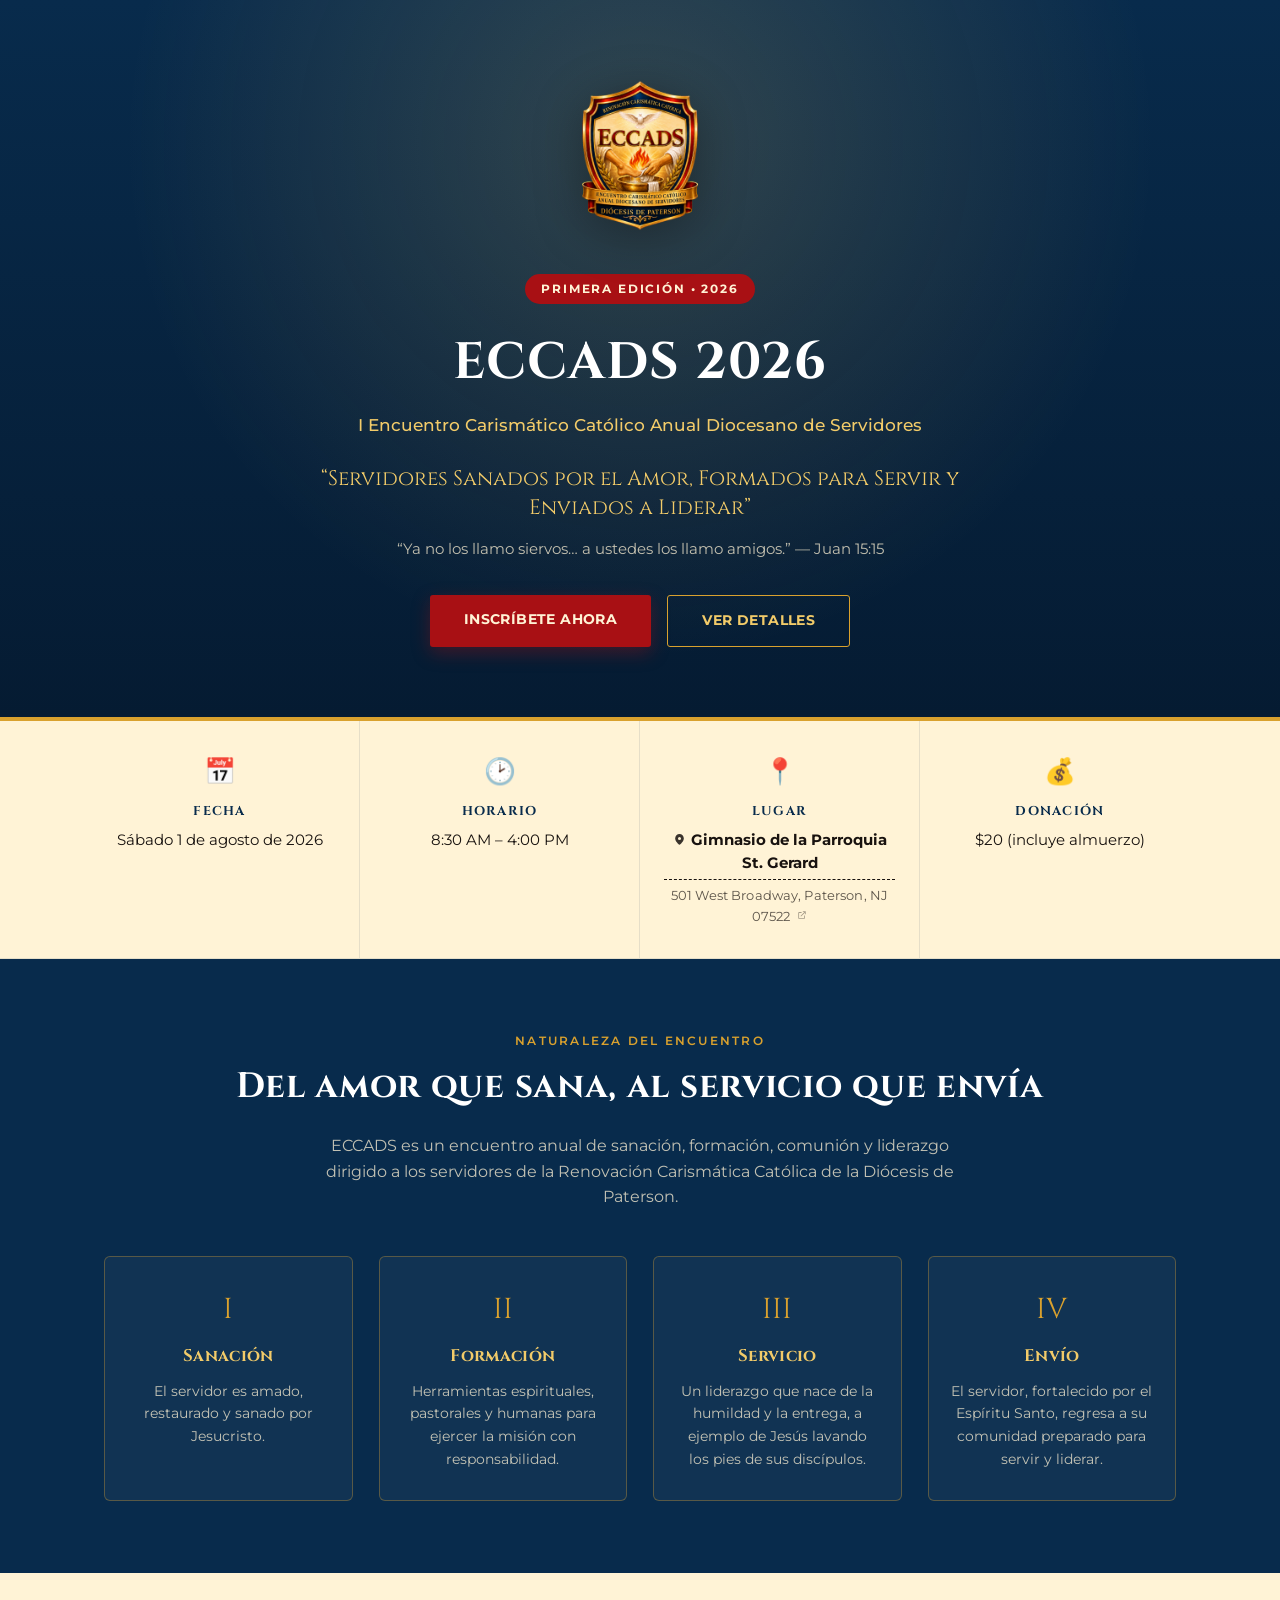
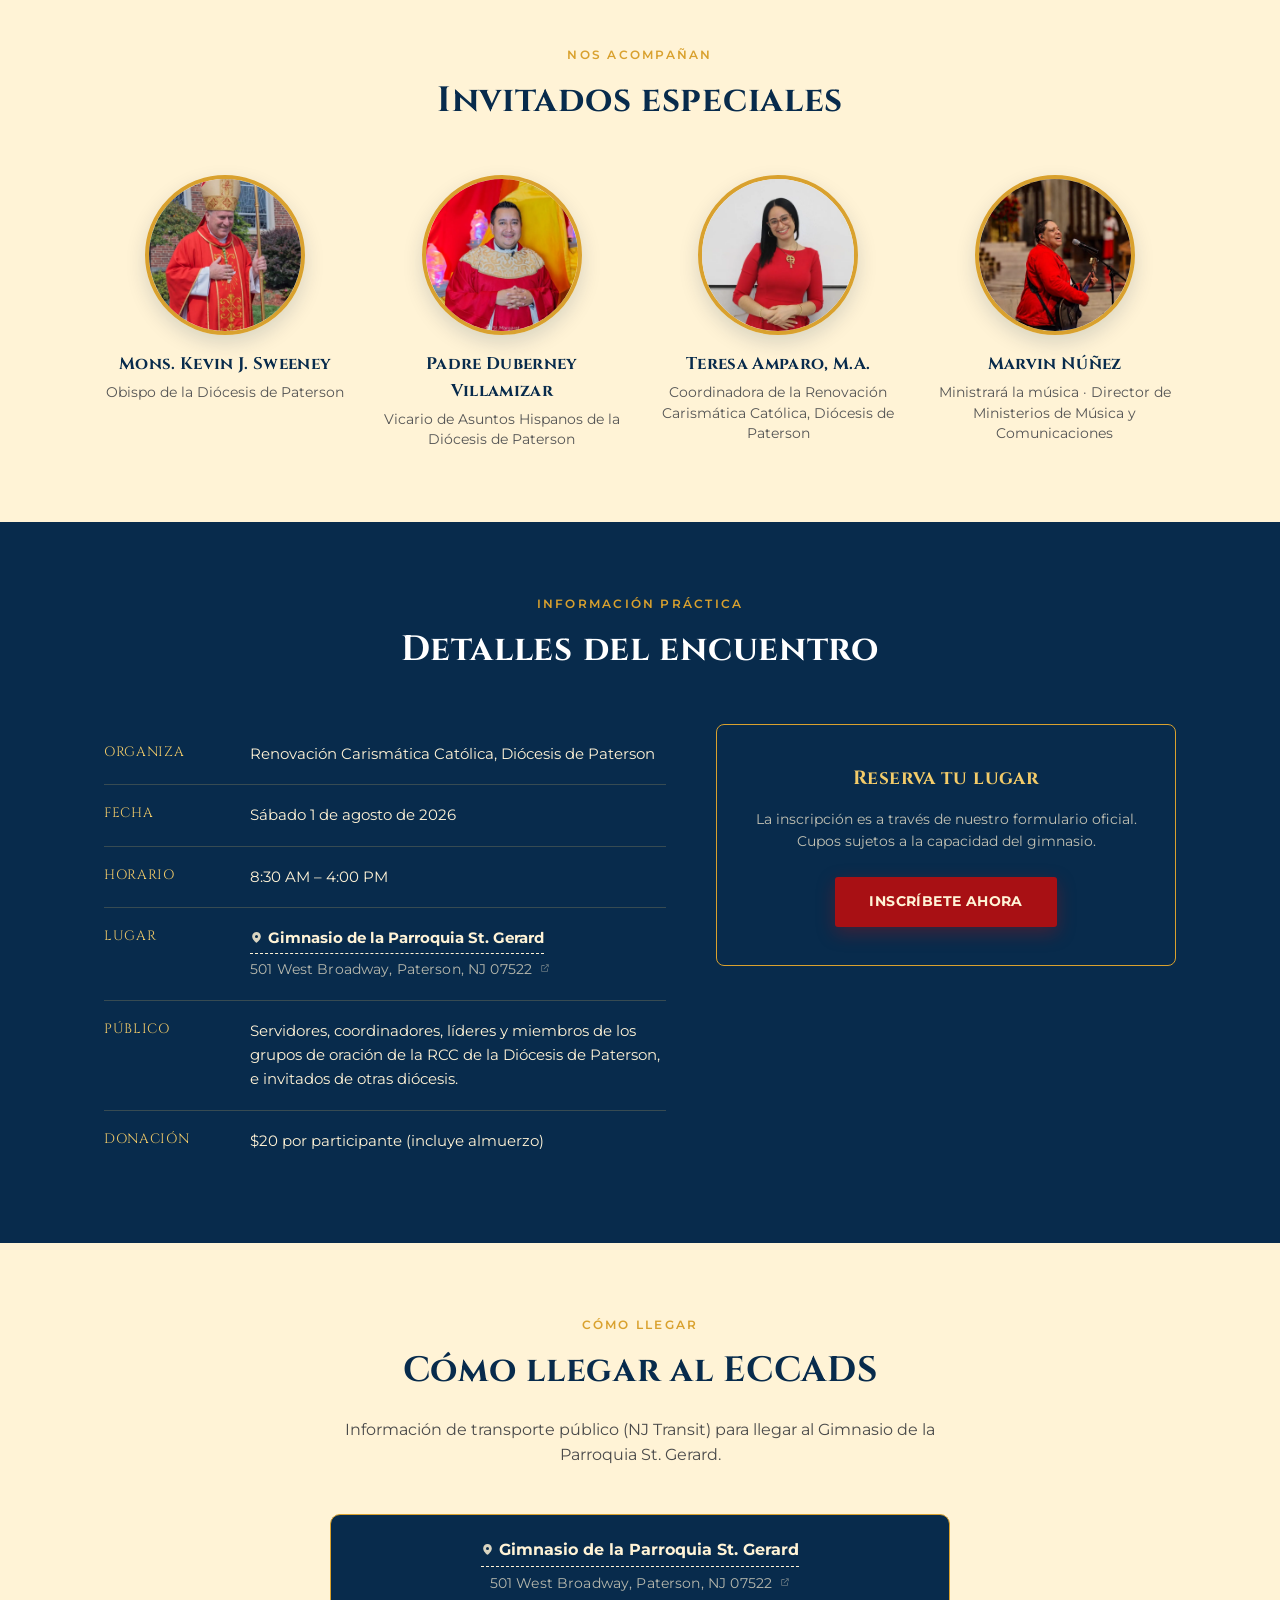
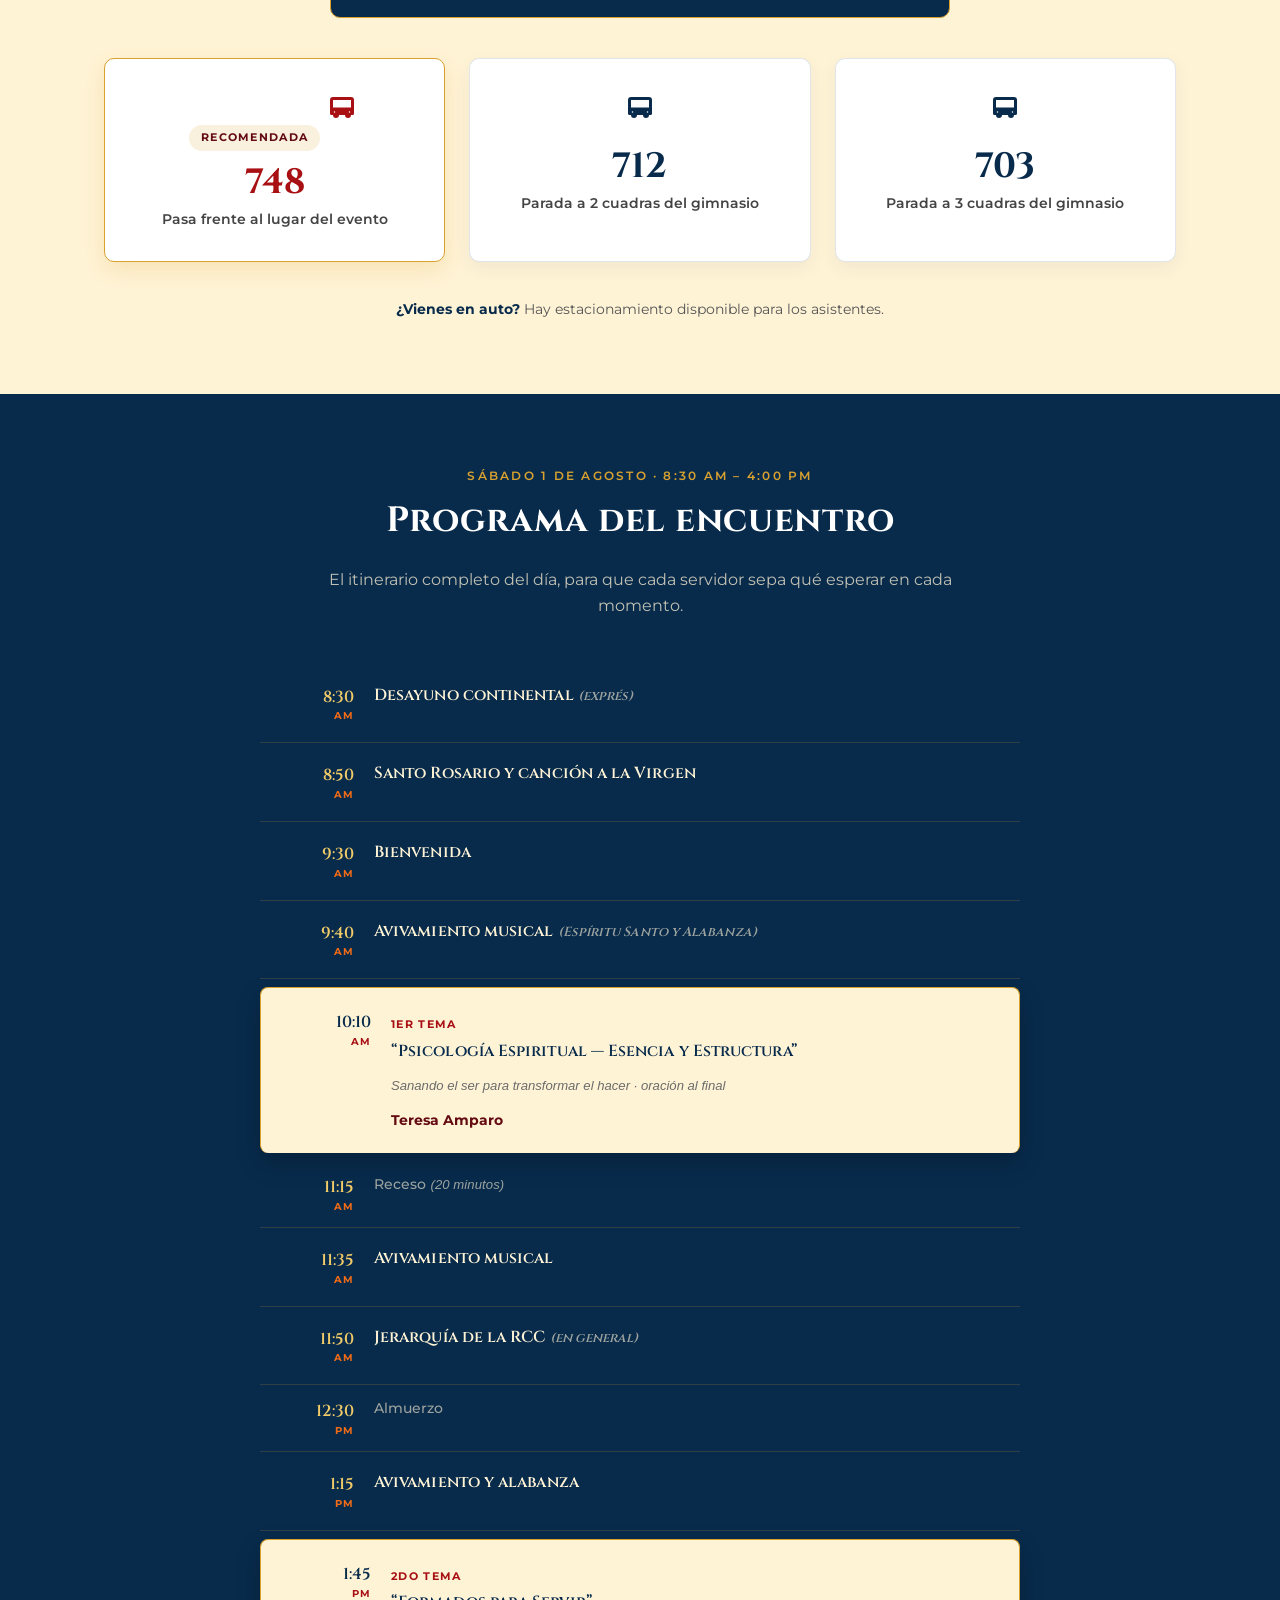
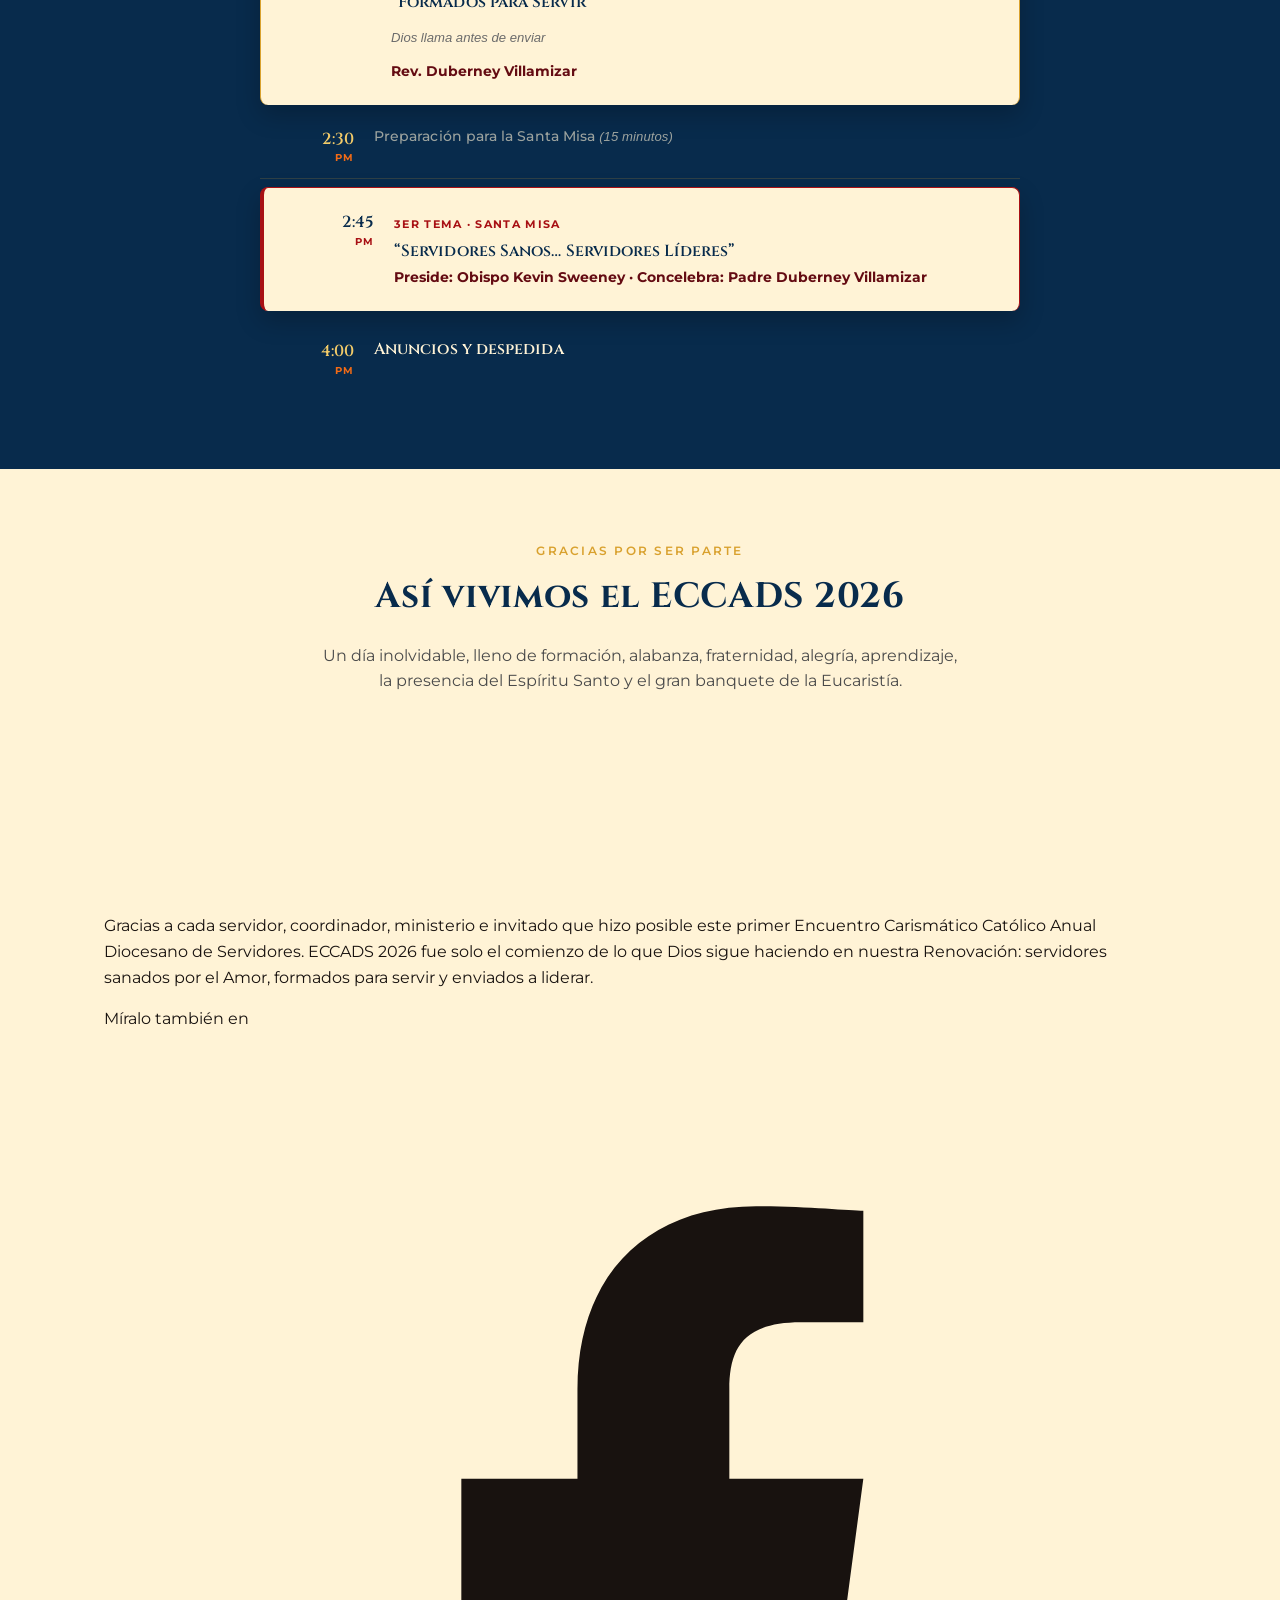
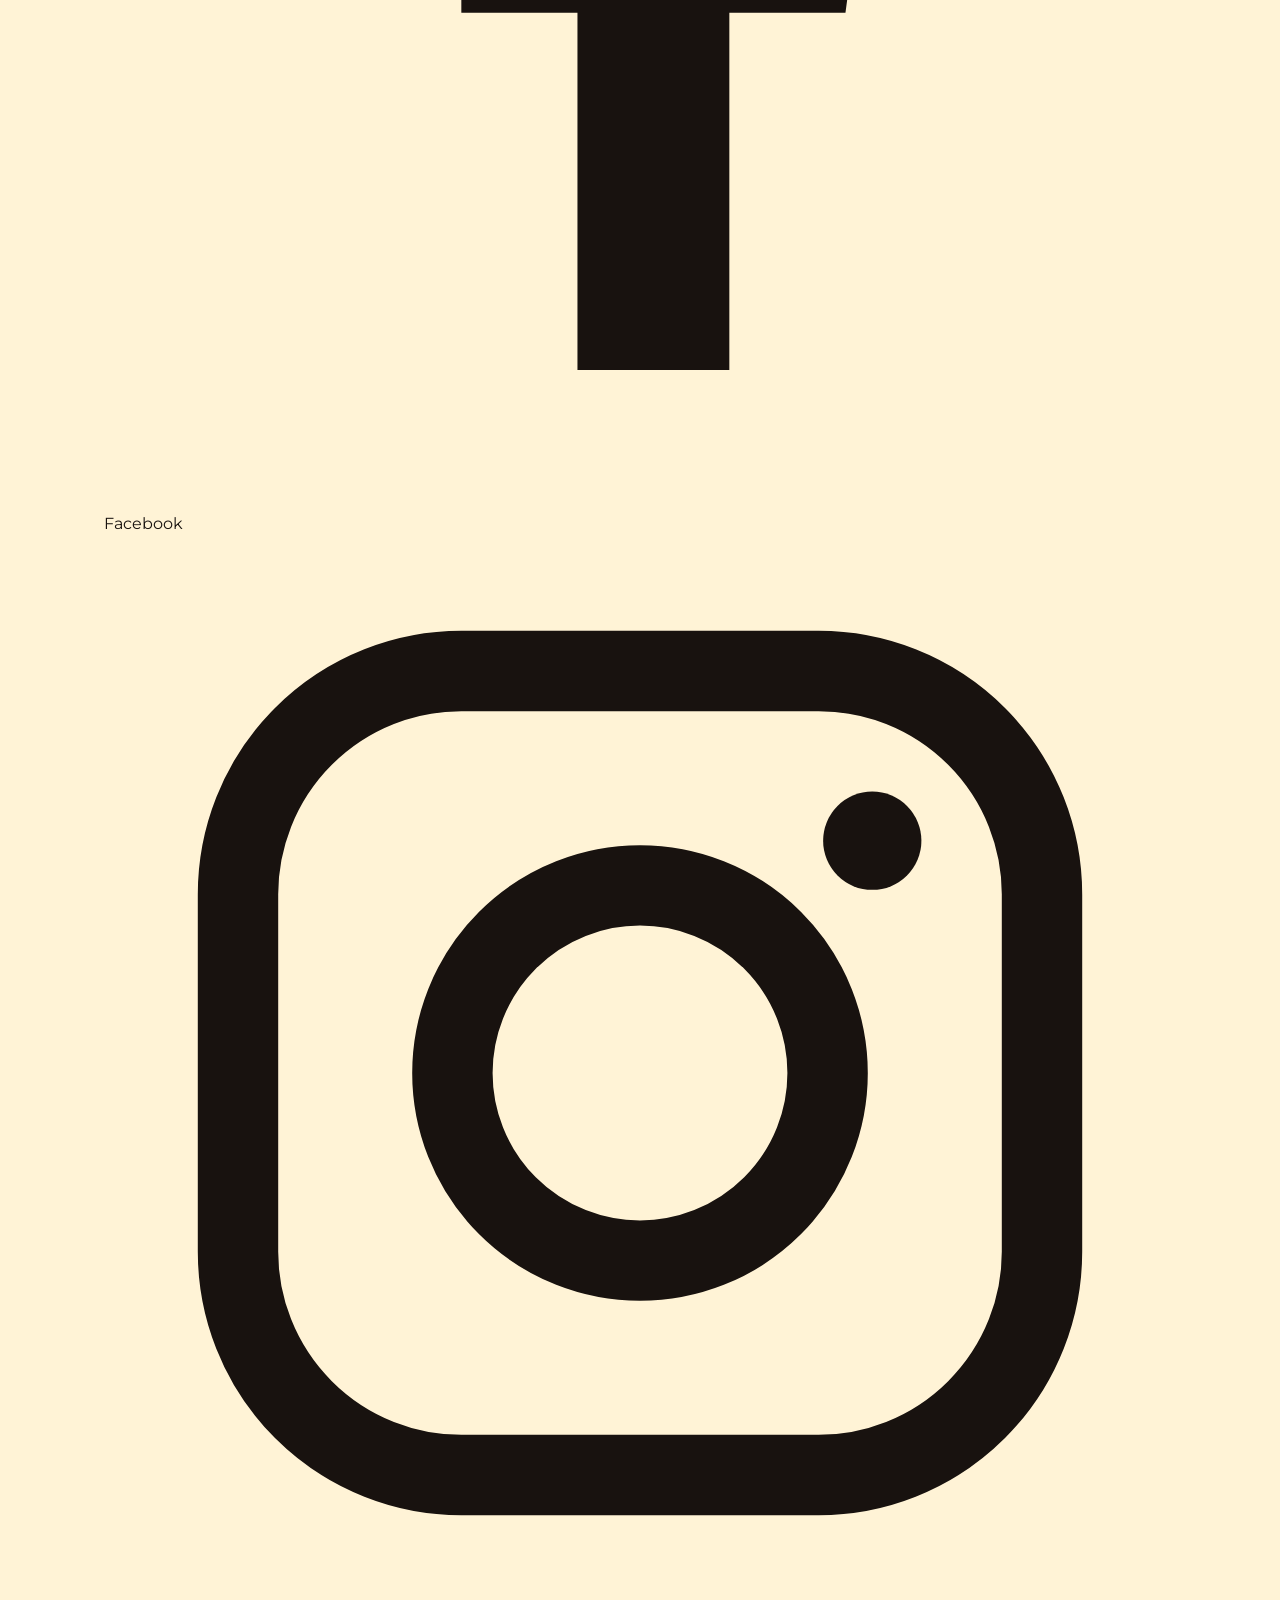
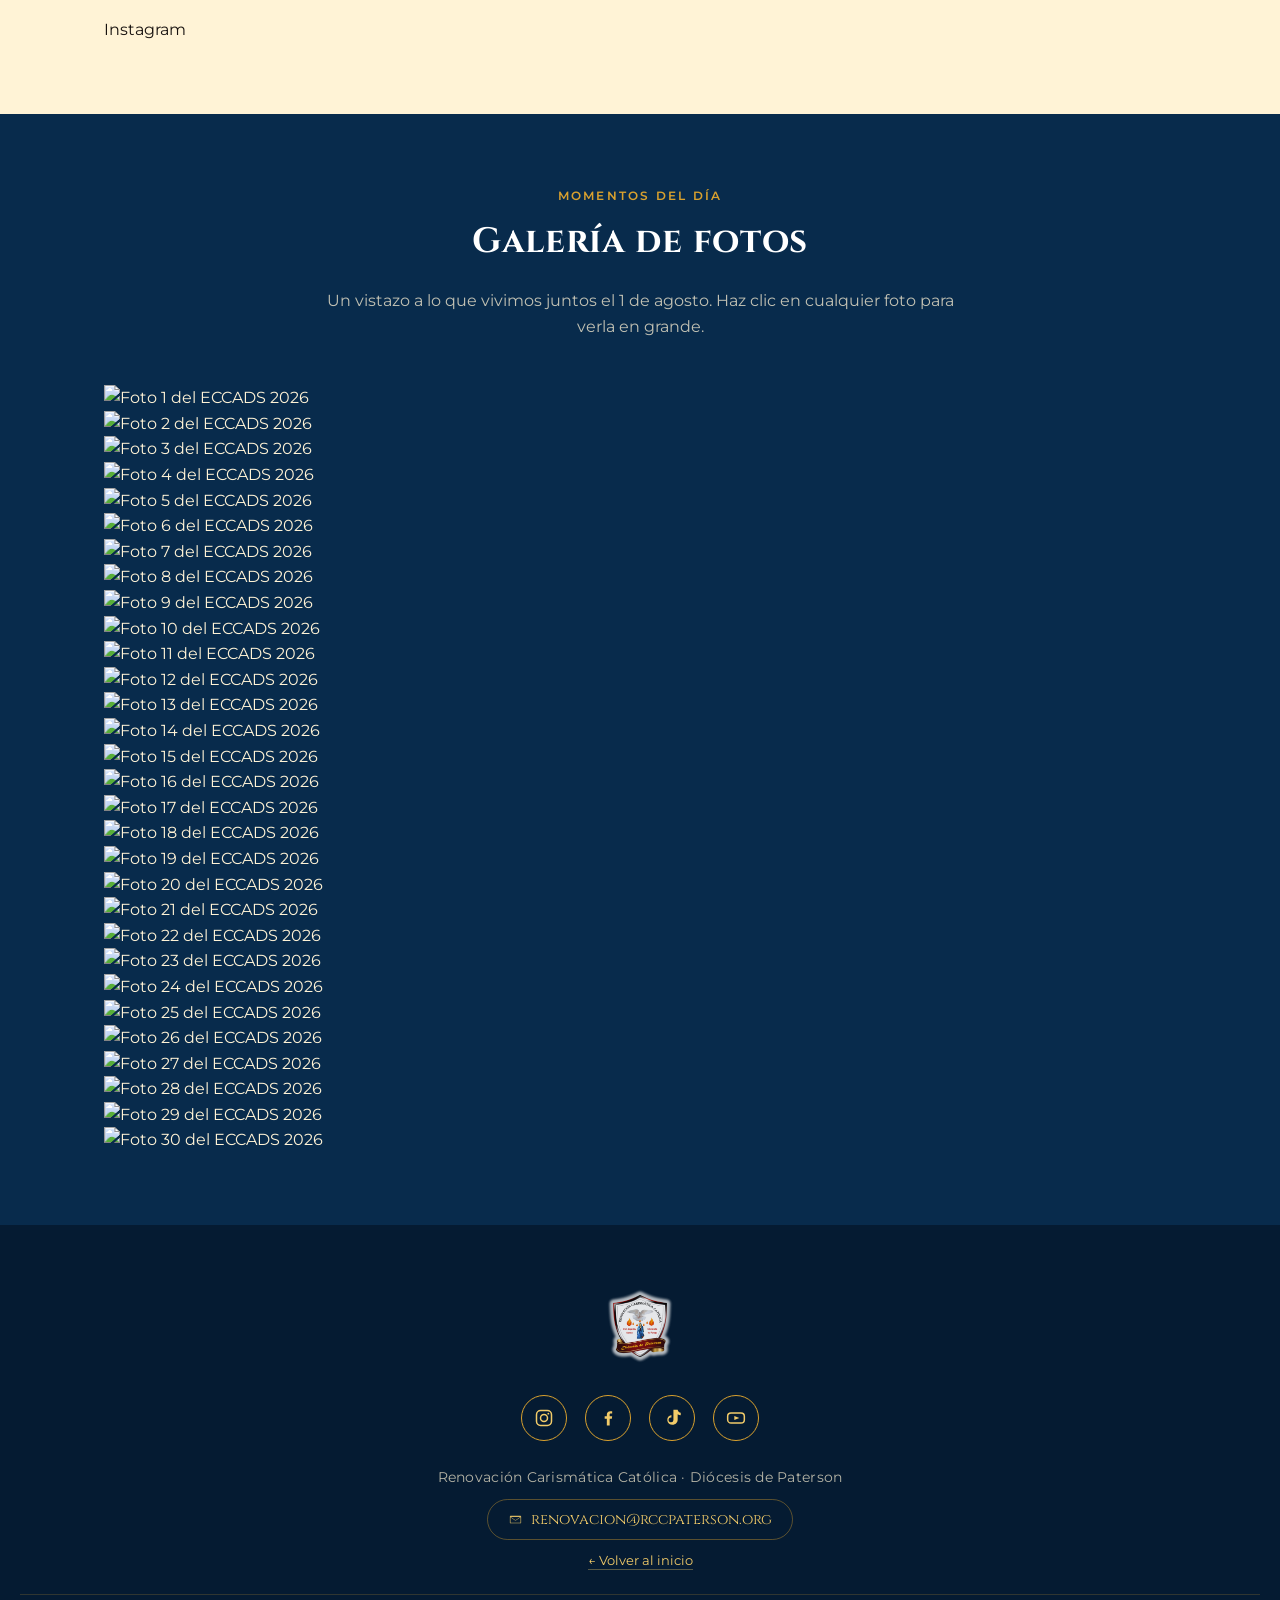
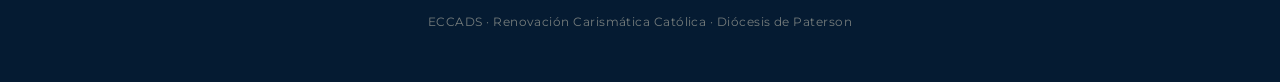
==== commit cbff7807: "Agregar galeria de fotos y video resumen ECCADS" ====
--- a/eccads/index.html
+++ b/eccads/index.html
@@ -317,6 +317,137 @@
     </div>
   </section>
 
+  <section id="resumen">
+    <div class="container">
+      <div class="section-title">
+        <span class="eyebrow">Gracias por ser parte</span>
+        <h2>Así vivimos el ECCADS 2026</h2>
+        <p>Un día inolvidable, lleno de formación, alabanza, fraternidad, alegría, aprendizaje, la presencia del Espíritu Santo y el gran banquete de la Eucaristía.</p>
+      </div>
+
+      <div class="video-wrap">
+        <iframe src="https://www.youtube.com/embed/Z76fzcke5Qw" title="Resumen oficial ECCADS 2026" frameborder="0" allow="accelerometer; autoplay; clipboard-write; encrypted-media; gyroscope; picture-in-picture; web-share" allowfullscreen loading="lazy"></iframe>
+      </div>
+
+      <p class="resumen-text">Gracias a cada servidor, coordinador, ministerio e invitado que hizo posible este primer Encuentro Carismático Católico Anual Diocesano de Servidores. ECCADS 2026 fue solo el comienzo de lo que Dios sigue haciendo en nuestra Renovación: servidores sanados por el Amor, formados para servir y enviados a liderar.</p>
+
+      <div class="resumen-share">
+        <span>Míralo también en</span>
+        <a href="https://www.facebook.com/share/v/1BRZcTJezv/" target="_blank" rel="noopener" aria-label="Ver en Facebook">
+          <svg viewBox="0 0 24 24"><path d="M14 21v-8h2.6l.4-3H14V8c0-.9.3-1.5 1.6-1.5H17V4c-.3 0-1.3-.1-2.4-.1-2.4 0-4 1.5-4 4.1V10H8v3h2.6v8h3.4z" fill="currentColor"/></svg>
+          Facebook
+        </a>
+        <a href="https://www.instagram.com/p/DboXyu6HHKV/" target="_blank" rel="noopener" aria-label="Ver en Instagram">
+          <svg viewBox="0 0 24 24"><rect x="3" y="3" width="18" height="18" rx="5" fill="none" stroke="currentColor" stroke-width="1.8"/><circle cx="12" cy="12" r="4.2" fill="none" stroke="currentColor" stroke-width="1.8"/><circle cx="17.2" cy="6.8" r="1.1" fill="currentColor"/></svg>
+          Instagram
+        </a>
+      </div>
+    </div>
+  </section>
+
+  <section class="bg-navy" id="galeria">
+    <div class="container">
+      <div class="section-title">
+        <span class="eyebrow">Momentos del día</span>
+        <h2>Galería de fotos</h2>
+        <p>Un vistazo a lo que vivimos juntos el 1 de agosto. Haz clic en cualquier foto para verla en grande.</p>
+      </div>
+
+      <div class="gallery-grid">
+        <a class="gallery-item" href="../assets/img/eccads/galeria/full/eccads-01.webp">
+          <img src="../assets/img/eccads/galeria/thumbs/eccads-01.webp" alt="Foto 1 del ECCADS 2026" loading="lazy">
+        </a>
+        <a class="gallery-item" href="../assets/img/eccads/galeria/full/eccads-02.webp">
+          <img src="../assets/img/eccads/galeria/thumbs/eccads-02.webp" alt="Foto 2 del ECCADS 2026" loading="lazy">
+        </a>
+        <a class="gallery-item" href="../assets/img/eccads/galeria/full/eccads-03.webp">
+          <img src="../assets/img/eccads/galeria/thumbs/eccads-03.webp" alt="Foto 3 del ECCADS 2026" loading="lazy">
+        </a>
+        <a class="gallery-item" href="../assets/img/eccads/galeria/full/eccads-04.webp">
+          <img src="../assets/img/eccads/galeria/thumbs/eccads-04.webp" alt="Foto 4 del ECCADS 2026" loading="lazy">
+        </a>
+        <a class="gallery-item" href="../assets/img/eccads/galeria/full/eccads-05.webp">
+          <img src="../assets/img/eccads/galeria/thumbs/eccads-05.webp" alt="Foto 5 del ECCADS 2026" loading="lazy">
+        </a>
+        <a class="gallery-item" href="../assets/img/eccads/galeria/full/eccads-06.webp">
+          <img src="../assets/img/eccads/galeria/thumbs/eccads-06.webp" alt="Foto 6 del ECCADS 2026" loading="lazy">
+        </a>
+        <a class="gallery-item" href="../assets/img/eccads/galeria/full/eccads-07.webp">
+          <img src="../assets/img/eccads/galeria/thumbs/eccads-07.webp" alt="Foto 7 del ECCADS 2026" loading="lazy">
+        </a>
+        <a class="gallery-item" href="../assets/img/eccads/galeria/full/eccads-08.webp">
+          <img src="../assets/img/eccads/galeria/thumbs/eccads-08.webp" alt="Foto 8 del ECCADS 2026" loading="lazy">
+        </a>
+        <a class="gallery-item" href="../assets/img/eccads/galeria/full/eccads-09.webp">
+          <img src="../assets/img/eccads/galeria/thumbs/eccads-09.webp" alt="Foto 9 del ECCADS 2026" loading="lazy">
+        </a>
+        <a class="gallery-item" href="../assets/img/eccads/galeria/full/eccads-10.webp">
+          <img src="../assets/img/eccads/galeria/thumbs/eccads-10.webp" alt="Foto 10 del ECCADS 2026" loading="lazy">
+        </a>
+        <a class="gallery-item" href="../assets/img/eccads/galeria/full/eccads-11.webp">
+          <img src="../assets/img/eccads/galeria/thumbs/eccads-11.webp" alt="Foto 11 del ECCADS 2026" loading="lazy">
+        </a>
+        <a class="gallery-item" href="../assets/img/eccads/galeria/full/eccads-12.webp">
+          <img src="../assets/img/eccads/galeria/thumbs/eccads-12.webp" alt="Foto 12 del ECCADS 2026" loading="lazy">
+        </a>
+        <a class="gallery-item" href="../assets/img/eccads/galeria/full/eccads-13.webp">
+          <img src="../assets/img/eccads/galeria/thumbs/eccads-13.webp" alt="Foto 13 del ECCADS 2026" loading="lazy">
+        </a>
+        <a class="gallery-item" href="../assets/img/eccads/galeria/full/eccads-14.webp">
+          <img src="../assets/img/eccads/galeria/thumbs/eccads-14.webp" alt="Foto 14 del ECCADS 2026" loading="lazy">
+        </a>
+        <a class="gallery-item" href="../assets/img/eccads/galeria/full/eccads-15.webp">
+          <img src="../assets/img/eccads/galeria/thumbs/eccads-15.webp" alt="Foto 15 del ECCADS 2026" loading="lazy">
+        </a>
+        <a class="gallery-item" href="../assets/img/eccads/galeria/full/eccads-16.webp">
+          <img src="../assets/img/eccads/galeria/thumbs/eccads-16.webp" alt="Foto 16 del ECCADS 2026" loading="lazy">
+        </a>
+        <a class="gallery-item" href="../assets/img/eccads/galeria/full/eccads-17.webp">
+          <img src="../assets/img/eccads/galeria/thumbs/eccads-17.webp" alt="Foto 17 del ECCADS 2026" loading="lazy">
+        </a>
+        <a class="gallery-item" href="../assets/img/eccads/galeria/full/eccads-18.webp">
+          <img src="../assets/img/eccads/galeria/thumbs/eccads-18.webp" alt="Foto 18 del ECCADS 2026" loading="lazy">
+        </a>
+        <a class="gallery-item" href="../assets/img/eccads/galeria/full/eccads-19.webp">
+          <img src="../assets/img/eccads/galeria/thumbs/eccads-19.webp" alt="Foto 19 del ECCADS 2026" loading="lazy">
+        </a>
+        <a class="gallery-item" href="../assets/img/eccads/galeria/full/eccads-20.webp">
+          <img src="../assets/img/eccads/galeria/thumbs/eccads-20.webp" alt="Foto 20 del ECCADS 2026" loading="lazy">
+        </a>
+        <a class="gallery-item" href="../assets/img/eccads/galeria/full/eccads-21.webp">
+          <img src="../assets/img/eccads/galeria/thumbs/eccads-21.webp" alt="Foto 21 del ECCADS 2026" loading="lazy">
+        </a>
+        <a class="gallery-item" href="../assets/img/eccads/galeria/full/eccads-22.webp">
+          <img src="../assets/img/eccads/galeria/thumbs/eccads-22.webp" alt="Foto 22 del ECCADS 2026" loading="lazy">
+        </a>
+        <a class="gallery-item" href="../assets/img/eccads/galeria/full/eccads-23.webp">
+          <img src="../assets/img/eccads/galeria/thumbs/eccads-23.webp" alt="Foto 23 del ECCADS 2026" loading="lazy">
+        </a>
+        <a class="gallery-item" href="../assets/img/eccads/galeria/full/eccads-24.webp">
+          <img src="../assets/img/eccads/galeria/thumbs/eccads-24.webp" alt="Foto 24 del ECCADS 2026" loading="lazy">
+        </a>
+        <a class="gallery-item" href="../assets/img/eccads/galeria/full/eccads-25.webp">
+          <img src="../assets/img/eccads/galeria/thumbs/eccads-25.webp" alt="Foto 25 del ECCADS 2026" loading="lazy">
+        </a>
+        <a class="gallery-item" href="../assets/img/eccads/galeria/full/eccads-26.webp">
+          <img src="../assets/img/eccads/galeria/thumbs/eccads-26.webp" alt="Foto 26 del ECCADS 2026" loading="lazy">
+        </a>
+        <a class="gallery-item" href="../assets/img/eccads/galeria/full/eccads-27.webp">
+          <img src="../assets/img/eccads/galeria/thumbs/eccads-27.webp" alt="Foto 27 del ECCADS 2026" loading="lazy">
+        </a>
+        <a class="gallery-item" href="../assets/img/eccads/galeria/full/eccads-28.webp">
+          <img src="../assets/img/eccads/galeria/thumbs/eccads-28.webp" alt="Foto 28 del ECCADS 2026" loading="lazy">
+        </a>
+        <a class="gallery-item" href="../assets/img/eccads/galeria/full/eccads-29.webp">
+          <img src="../assets/img/eccads/galeria/thumbs/eccads-29.webp" alt="Foto 29 del ECCADS 2026" loading="lazy">
+        </a>
+        <a class="gallery-item" href="../assets/img/eccads/galeria/full/eccads-30.webp">
+          <img src="../assets/img/eccads/galeria/thumbs/eccads-30.webp" alt="Foto 30 del ECCADS 2026" loading="lazy">
+        </a>
+      </div>
+    </div>
+  </section>
+
   <footer class="site-footer">
     <img class="footer-logo" src="../assets/img/rcc-logo.png" alt="Logo RCC Paterson NJ">
     <div class="social-row" aria-label="Redes sociales">
@@ -344,5 +475,6 @@
     <p class="fine-print">ECCADS &middot; Renovación Carismática Católica &middot; Diócesis de Paterson</p>
   </footer>
 
+  <script src="../assets/js/eccads-galeria.js"></script>
 </body>
 </html>
--- a/assets/css/style.css
+++ b/assets/css/style.css
@@ -399,6 +399,159 @@
 .reg-box h3{ color: var(--gold-light); font-size:1.2rem; }
 .reg-box p{ font-size:.88rem; color: rgba(255,243,214,.75); margin-bottom:24px; }
 
+/* Programa del encuentro */
+.schedule{
+  max-width: 760px;
+  margin: 0 auto;
+}
+.schedule-item{
+  display:grid;
+  grid-template-columns: 90px 1fr;
+  gap: 20px;
+  padding: 20px 4px;
+  border-bottom: 1px solid rgba(217,161,46,.18);
+}
+.schedule-item:last-child{ border-bottom:none; }
+.schedule-time{
+  font-family: var(--font-title);
+  color: var(--gold-light);
+  font-weight:600;
+  font-size: 1rem;
+  line-height:1.3;
+  text-align:right;
+  padding-top: 2px;
+}
+.schedule-time span{
+  display:block;
+  font-size:.62rem;
+  letter-spacing:.1em;
+  color: var(--orange);
+  font-family: var(--font-body);
+  font-weight:700;
+  margin-top: 2px;
+}
+.schedule-content h4{
+  font-family: var(--font-title);
+  font-size: 1rem;
+  color: var(--ivory);
+  margin: 0 0 4px;
+  font-weight:600;
+  letter-spacing:.005em;
+  line-height:1.35;
+}
+.schedule-note{ font-size:.82rem; color: rgba(255,243,214,.6); font-style:italic; }
+.schedule-people{ font-size:.85rem; color: var(--gold-light); margin: 5px 0 0; font-weight:600; }
+.schedule-badge{
+  display:inline-block;
+  font-family: var(--font-body);
+  font-size:.68rem;
+  text-transform:uppercase;
+  letter-spacing:.12em;
+  font-weight:700;
+  color: var(--orange);
+  margin-bottom:7px;
+}
+.schedule-item--break{ padding-top:14px; padding-bottom:14px; }
+.schedule-item--break .schedule-content h4{ font-size:.88rem; font-weight:500; font-family: var(--font-body); color: rgba(255,243,214,.6); }
+.schedule-item--tema{
+  background: var(--ivory);
+  border: 1px solid var(--gold);
+  border-radius:8px;
+  padding: 22px 20px;
+  border-bottom:none;
+  margin: 8px 0;
+  box-shadow: 0 10px 24px rgba(0,0,0,.22);
+}
+.schedule-item--tema .schedule-time{ color: var(--navy); }
+.schedule-item--tema .schedule-time span{ color: var(--red); }
+.schedule-item--tema .schedule-content h4{ color: var(--navy); }
+.schedule-item--tema .schedule-note{ color: #6b6b6b; }
+.schedule-item--tema .schedule-people{ color: var(--wine); font-weight:700; }
+.schedule-item--tema .schedule-badge{ color: var(--red); }
+.schedule-item--misa{
+  border-color: var(--red);
+  border-left-width: 4px;
+}
+@media (max-width: 560px){
+  .schedule-item{ grid-template-columns: 60px 1fr; gap:14px; }
+  .schedule-time{ font-size:.8rem; }
+}
+
+/* Cómo llegar (transporte) */
+.transport-location{
+  max-width: 620px;
+  margin: 0 auto 40px;
+  background: var(--navy);
+  color: var(--ivory);
+  border-radius: 10px;
+  padding: 22px 26px;
+  text-align:center;
+  border: 1px solid var(--gold);
+}
+.transport-grid{
+  display:grid;
+  grid-template-columns: repeat(auto-fit, minmax(200px,1fr));
+  gap: 24px;
+  max-width: var(--max-width);
+  margin: 0 auto;
+}
+.transport-card{
+  text-align:center;
+  background: var(--white);
+  border: 1px solid rgba(8,43,76,.12);
+  border-radius: 10px;
+  padding: 32px 20px;
+  box-shadow: 0 6px 18px rgba(8,43,76,.06);
+}
+.transport-card .bus-icon{
+  width: 36px;
+  height: 36px;
+  margin: 0 auto 14px;
+  fill: var(--navy);
+}
+.transport-card .route-num{
+  font-family: var(--font-title);
+  font-size: 2.2rem;
+  color: var(--navy);
+  font-weight: 700;
+  line-height: 1;
+  margin-bottom: 10px;
+}
+.transport-card--recommended{
+  border-color: var(--gold);
+  box-shadow: 0 8px 22px rgba(217,161,46,.2);
+}
+.transport-card--recommended .bus-icon{ fill: var(--red); }
+.transport-card--recommended .route-num{ color: var(--red); }
+.transport-tag{
+  display:inline-block;
+  font-family: var(--font-body);
+  font-size:.68rem;
+  text-transform:uppercase;
+  letter-spacing:.12em;
+  font-weight:700;
+  color: var(--wine);
+  background: rgba(217,161,46,.16);
+  padding:4px 12px;
+  border-radius:999px;
+  margin-bottom:14px;
+}
+.transport-card .route-note{
+  font-size:.88rem;
+  color:#444;
+  margin:0;
+  font-weight:600;
+  line-height:1.4;
+}
+.transport-note{
+  text-align:center;
+  max-width: 620px;
+  margin: 36px auto 0;
+  font-size:.9rem;
+  color:#555;
+}
+.transport-note strong{ color: var(--navy); }
+
 /* Footer */
 footer.site-footer{
   background: var(--navy-deep);
